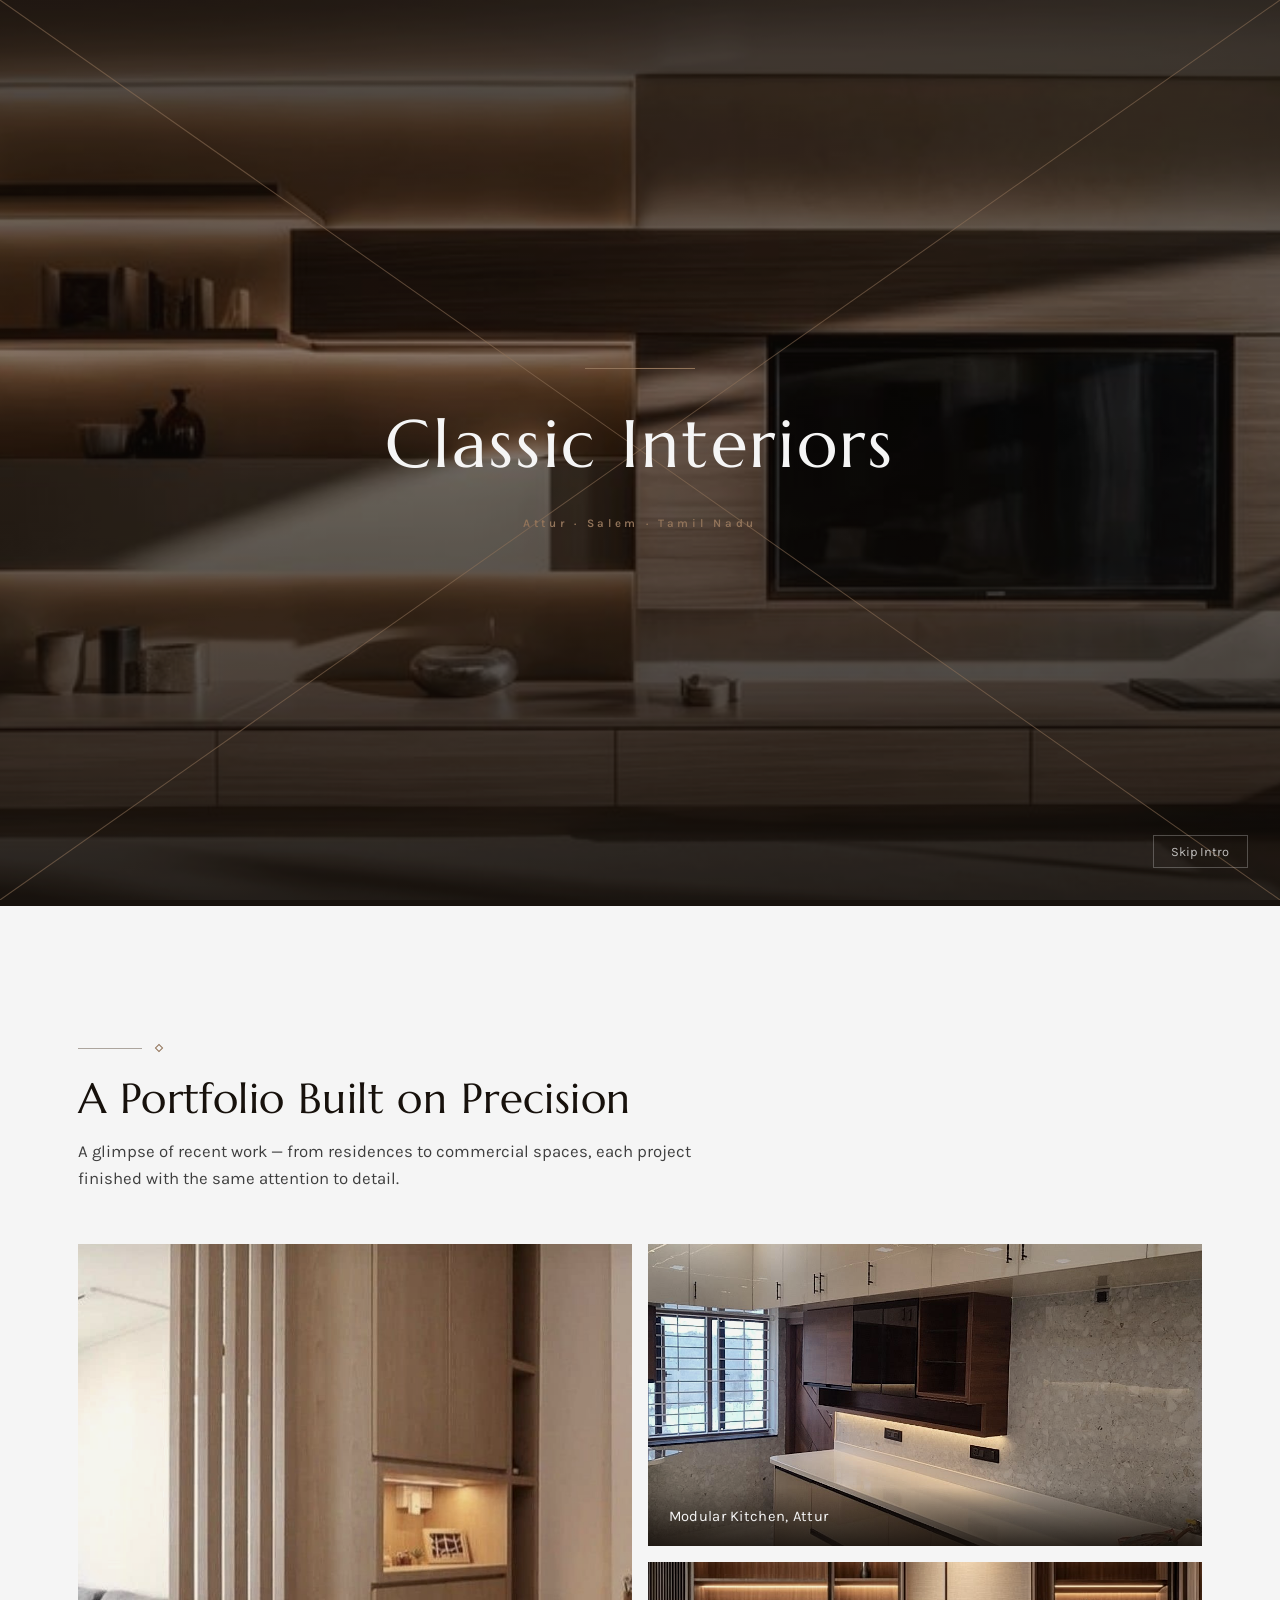
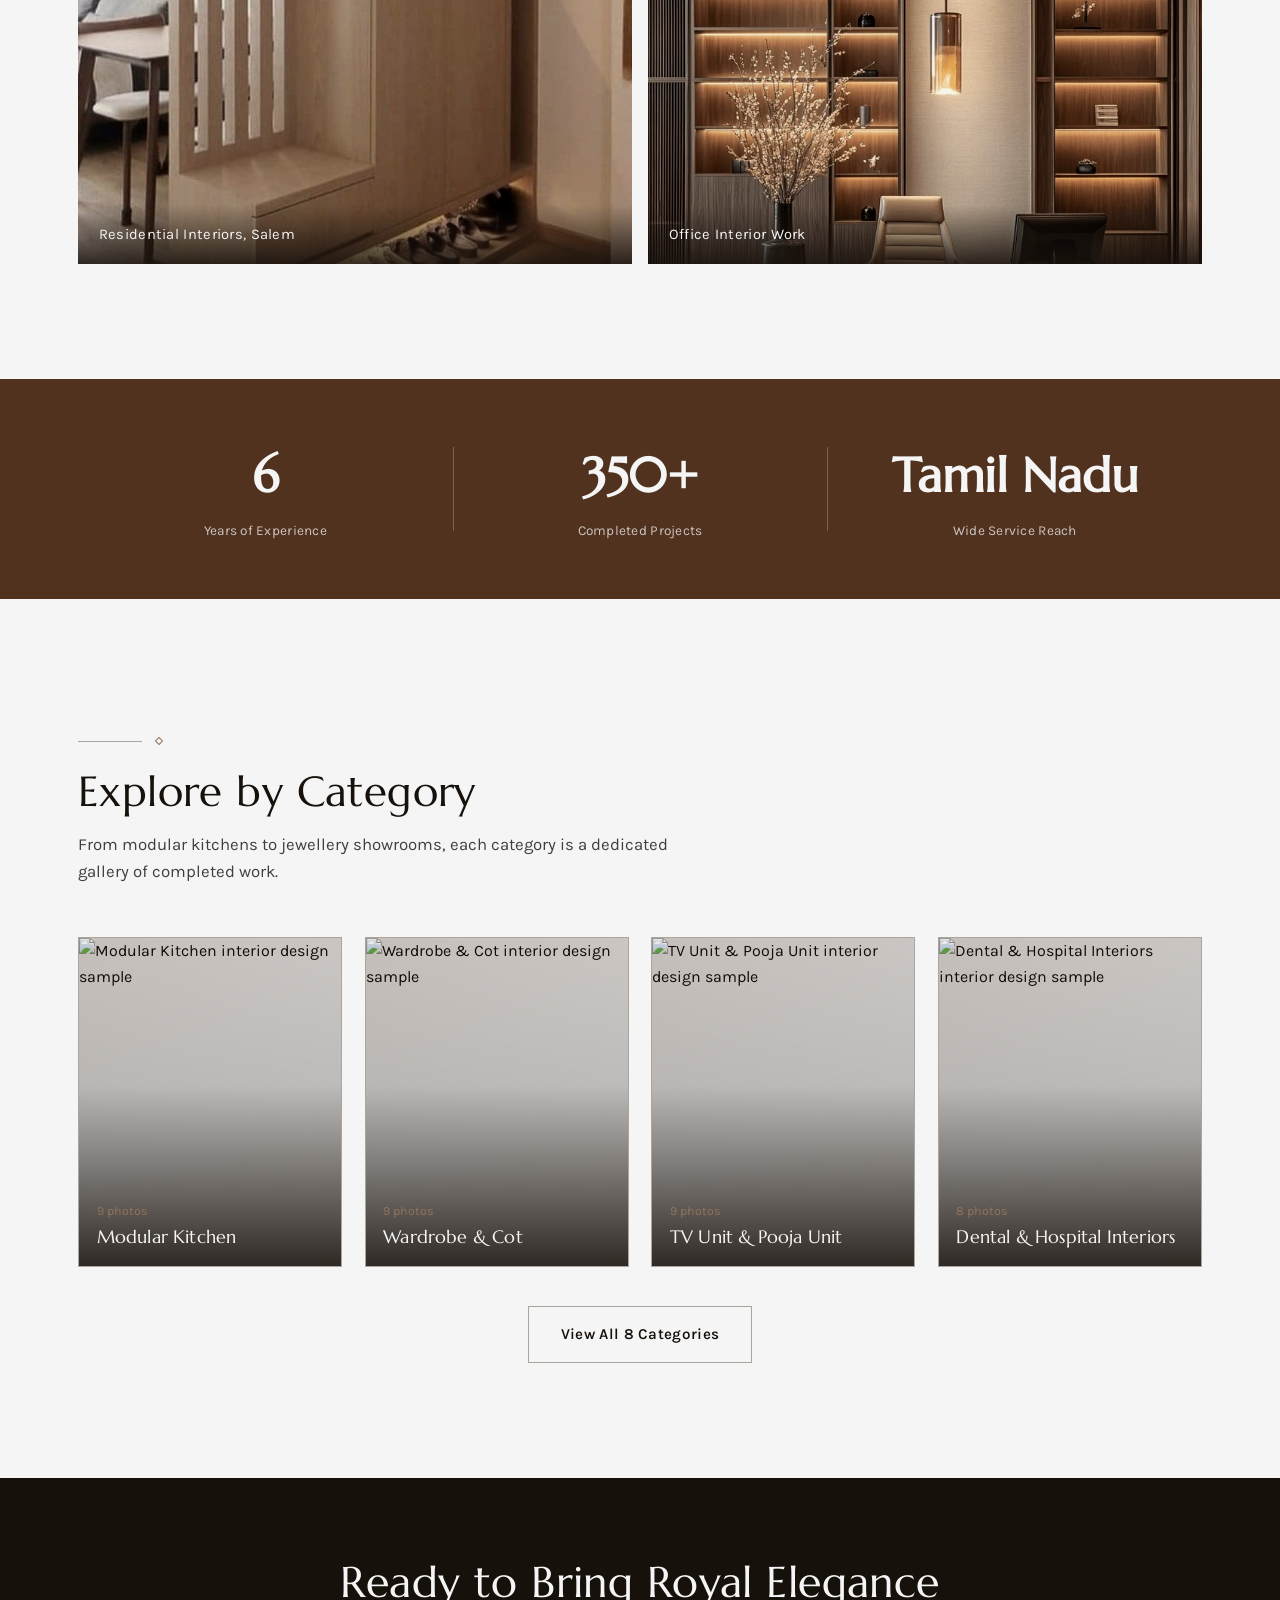
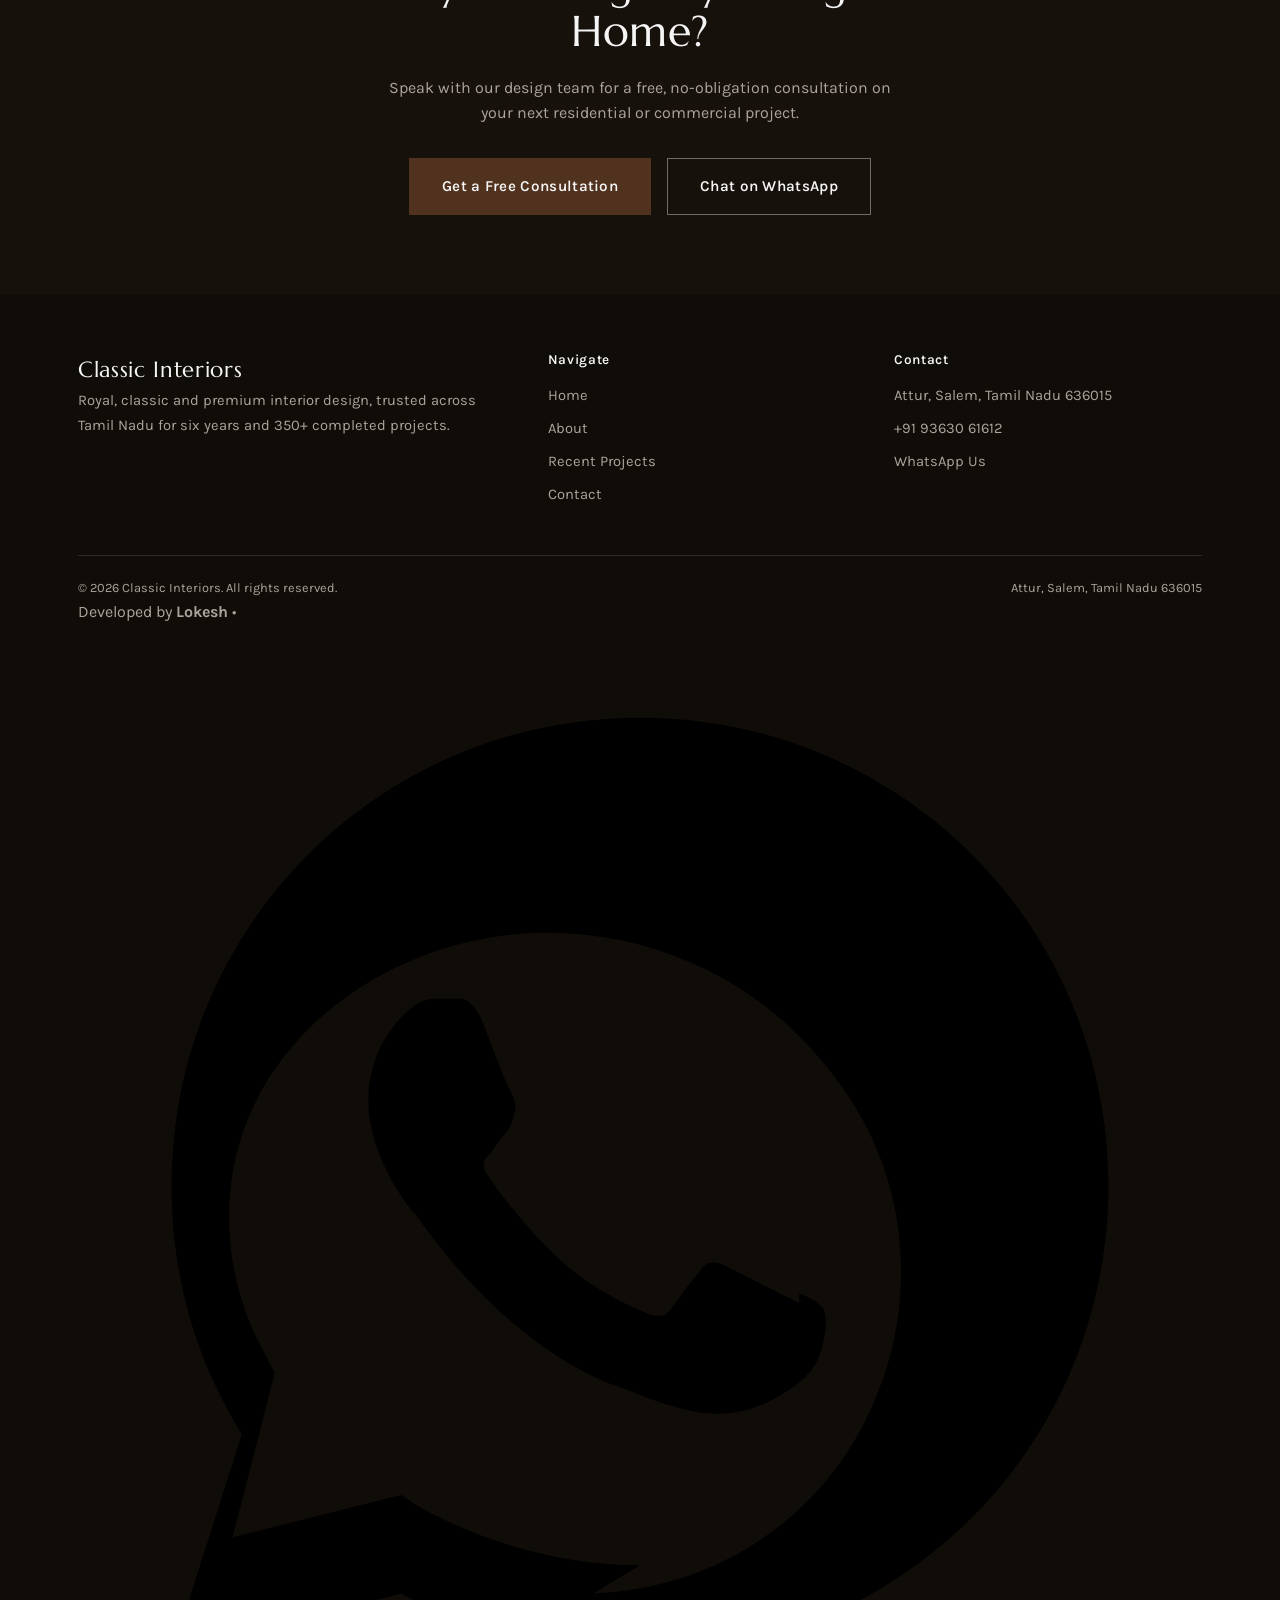
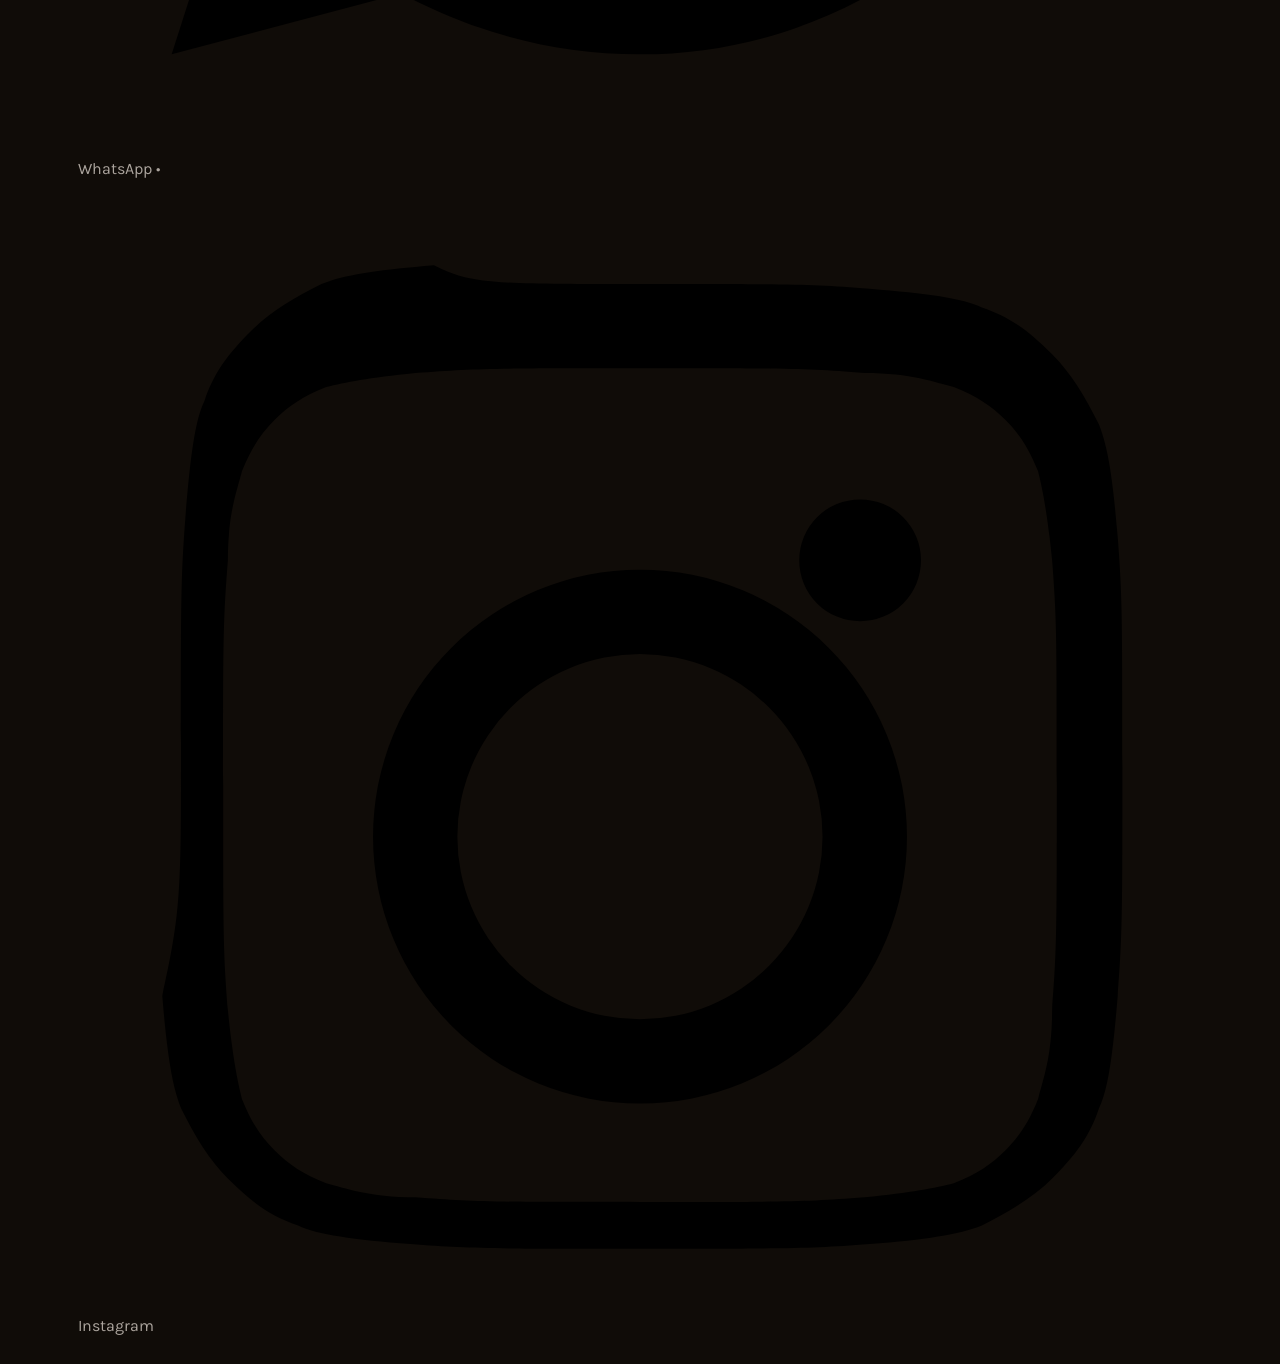
==== index.html @ 79725ba2 "Update index.html" ====
<!DOCTYPE html>
<html lang="en">
<head>
<meta charset="UTF-8">
<meta name="viewport" content="width=device-width, initial-scale=1.0">
<title>Classic Interiors — Interior Designer in Attur, Salem | Royal &amp; Classic Design</title>
<meta name="description" content="Classic Interiors is a premium interior design studio in Attur, Salem, Tamil Nadu, with 6 years of experience and 350+ completed projects — modular kitchens, wardrobes, offices, hospitals and more.">
<link rel="stylesheet" href="style.css">
</head>
<body>

<div class="intro" aria-hidden="true">
  <div class="intro__scene">
    <img src="intro.jpg" alt="" loading="eager">
  </div>
  <div class="intro__lines">
    <svg viewBox="0 0 1000 1000" preserveAspectRatio="none">
      <line x1="0" y1="0" x2="500" y2="500"></line>
      <line x1="1000" y1="0" x2="500" y2="500"></line>
      <line x1="0" y1="1000" x2="500" y2="500"></line>
      <line x1="1000" y1="1000" x2="500" y2="500"></line>
    </svg>
  </div>
  <div class="intro__content">
    <div class="intro__inner">
      <div class="flourish" id="flourish"></div>
      <span class="intro__mark" id="wordmark">Classic Interiors</span>
      <span class="intro__tagline" id="tagline">Attur &middot; Salem &middot; Tamil Nadu</span>
    </div>
  </div>
  <button class="intro__skip" type="button" id="skip-hint">Skip Intro</button>
</div>

<header class="site-header">
  <div class="container">
    <a href="index.html" class="wordmark">Classic Interiors<small>Interior Design Studio</small></a>
    <nav class="main-nav" id="main-nav">
      <a href="index.html" aria-current="page">Home</a>
      <a href="about.html">About</a>
      <a href="projects.html">Recent Projects</a>
      <a href="contact.html">Contact</a>
      <a href="contact.html" class="btn btn--primary nav-cta">Get a Free Consultation</a>
    </nav>
    <button class="nav-toggle" aria-label="Toggle menu" aria-expanded="false" aria-controls="main-nav">
      <span></span><span></span><span></span>
    </button>
  </div>
</header>

<main>

  <section class="hero">
    <div class="hero__media" style="background-image:url('https://images.unsplash.com/photo-1710081808176-3e6fcdf3a22b?auto=format&fit=crop&q=75&w=2200');"></div>
    <div class="container">
      <div class="hero__content">
        <span class="hero__eyebrow">Attur &middot; Salem &middot; Tamil Nadu</span>
        <h1>Timeless Interiors, Crafted with Excellence</h1>
        <p>Six years of dedicated craftsmanship and 350+ completed projects across Tamil Nadu — Classic Interiors brings a royal, quality-first approach to every home, office and commercial space we design.</p>
        <div class="hero__actions">
          <a href="projects.html" class="btn btn--primary">View Our Work</a>
          <a href="contact.html" class="btn btn--on-dark">Get a Free Consultation</a>
        </div>
      </div>
    </div>
  </section>

  <section class="section">
    <div class="container">
      <div class="section-head">
        <div class="ornament ornament--left"><span></span></div>
        <h2>A Portfolio Built on Precision</h2>
        <p>A glimpse of recent work — from residences to commercial spaces, each project finished with the same attention to detail.</p>
      </div>
      <div class="bento">
        <a class="b1 photo-treat" href="projects.html#residential-interiors">
          <img src="r1.jpg" alt="Residential living room interior design" loading="lazy" width="1200" height="1400">
          <span class="bento__cap">Residential Interiors, Salem</span>
        </a>
        <a class="b2 photo-treat" href="projects.html#modular-kitchen">
          <img src="k1.jpg" alt="Modular kitchen interior design" loading="lazy" width="1200" height="700">
          <span class="bento__cap">Modular Kitchen, Attur</span>
        </a>
        <a class="b3 photo-treat" href="projects.html#office-interior-work">
          <img src="o0.jpg" alt="Office interior design" loading="lazy" width="1200" height="700">
          <span class="bento__cap">Office Interior Work</span>
        </a>
      </div>
    </div>
  </section>

  <section class="stats">
    <div class="container">
      <div class="stat">
        <strong>6</strong>
        <span>Years of Experience</span>
      </div>
      <div class="stat">
        <strong>350+</strong>
        <span>Completed Projects</span>
      </div>
      <div class="stat">
        <strong>Tamil Nadu</strong>
        <span>Wide Service Reach</span>
      </div>
    </div>
  </section>

  <section class="section">
    <div class="container">
      <div class="section-head">
        <div class="ornament ornament--left"><span></span></div>
        <h2>Explore by Category</h2>
        <p>From modular kitchens to jewellery showrooms, each category is a dedicated gallery of completed work.</p>
      </div>
      <div class="cat-grid" data-category-preview></div>
      <div class="view-all-row">
        <a href="projects.html" class="btn btn--ghost">View All 8 Categories</a>
      </div>
    </div>
  </section>

  <section class="cta-band">
    <div class="container">
      <h2>Ready to Bring Royal Elegance Home?</h2>
      <p>Speak with our design team for a free, no-obligation consultation on your next residential or commercial project.</p>
      <div class="hero__actions">
        <a href="contact.html" class="btn btn--primary">Get a Free Consultation</a>
        <a href="https://wa.me/919345894255" class="btn btn--on-dark" target="_blank" rel="noopener">Chat on WhatsApp</a>
      </div>
    </div>
  </section>

</main>

<footer class="site-footer">
  <div class="container">
    <div class="footer-grid">
      <div>
        <span class="wordmark">Classic Interiors</span>
        <p>Royal, classic and premium interior design, trusted across Tamil Nadu for six years and 350+ completed projects.</p>
      </div>
      <div>
        <h4>Navigate</h4>
        <ul class="footer-links">
          <li><a href="index.html">Home</a></li>
          <li><a href="about.html">About</a></li>
          <li><a href="projects.html">Recent Projects</a></li>
          <li><a href="contact.html">Contact</a></li>
        </ul>
      </div>
      <div>
        <h4>Contact</h4>
        <ul class="footer-links">
          <li>Attur, Salem, Tamil Nadu 636015</li>
          <li><a href="tel:+919363061612">+91 93630 61612</a></li>
          <li><a href="https://wa.me/919345894255" target="_blank" rel="noopener">WhatsApp Us</a></li>
        </ul>
      </div>
    </div>
    <div class="footer-bottom">
      <span>&copy; 2026 Classic Interiors. All rights reserved.</span>
      <span>Attur, Salem, Tamil Nadu 636015</span>
    </div>
    <div class="footer-credit">
      <span>Developed by <strong>Lokesh</strong></span>
      <span class="dot">&bull;</span>
      <a class="footer-credit__link" href="https://wa.me/919345894255" target="_blank" rel="noopener">
        <svg viewBox="0 0 24 24" aria-hidden="true"><path d="M12 2C6.5 2 2 6.4 2 12c0 1.9.5 3.7 1.5 5.3L2 22l4.9-1.3c1.5.8 3.2 1.3 5.1 1.3 5.5 0 10-4.4 10-10S17.5 2 12 2zm0 18.1c-1.7 0-3.4-.5-4.8-1.3l-.3-.2-3.6.9.9-3.5-.2-.4C3.2 14.2 2.8 12 3.9 10 5 8 7.3 6.7 9.7 6.6c2.5-.1 4.9 1 6.4 3 1.6 2 1.9 4.7.9 7-1 2.4-3.3 4-6 4.1zm3.4-5.6c-.2-.1-1.4-.7-1.6-.8-.2-.1-.4-.1-.5.1-.2.2-.6.8-.7.9-.1.1-.3.1-.5 0-.7-.3-1.4-.7-2-1.3-.5-.5-1-1.1-1.4-1.7-.1-.2 0-.3.1-.4.1-.1.2-.3.3-.4.1-.1.2-.3.2-.4.1-.2 0-.3 0-.4-.1-.1-.5-1.2-.7-1.7-.2-.4-.4-.4-.5-.4h-.5c-.2 0-.4.1-.6.3-.2.2-.8.8-.8 1.9s.8 2.2 1 2.4c.1.1 1.7 2.6 4.1 3.6.6.2 1 .4 1.4.5.6.2 1.1.2 1.5.1.5-.1 1.4-.6 1.6-1.1.2-.5.2-1 .1-1.1-.1-.1-.2-.2-.5-.3z"/></svg>
        WhatsApp
      </a>
      <span class="dot">&bull;</span>
      <a class="footer-credit__link" href="https://instagram.com/codeto_client" target="_blank" rel="noopener">
        <svg viewBox="0 0 24 24" aria-hidden="true"><path d="M12 2.2c3.2 0 3.6 0 4.9.1 1.2.1 2 .2 2.4.4.6.2 1 .5 1.5 1 .4.4.7.9 1 1.5.2.5.3 1.2.4 2.4.1 1.3.1 1.7.1 4.9s0 3.6-.1 4.9c-.1 1.2-.2 2-.4 2.4-.2.6-.5 1-1 1.5-.4.4-.9.7-1.5 1-.5.2-1.2.3-2.4.4-1.3.1-1.7.1-4.9.1s-3.6 0-4.9-.1c-1.2-.1-2-.2-2.4-.4-.6-.2-1-.5-1.5-1-.4-.4-.7-.9-1-1.5-.2-.5-.3-1.2-.4-2.4C2.2 15.6 2.2 15.2 2.2 12s0-3.6.1-4.9c.1-1.2.2-2 .4-2.4.2-.6.5-1 1-1.5.4-.4.9-.7 1.5-1 .5-.2 1.2-.3 2.4-.4C8.4 2.2 8.8 2.2 12 2.2zm0 1.8c-3.2 0-3.5 0-4.8.1-1 .1-1.5.2-1.9.3-.5.2-.8.4-1.1.7-.3.3-.5.6-.7 1.1-.1.4-.3.9-.3 1.9-.1 1.3-.1 1.6-.1 4.8s0 3.5.1 4.8c.1 1 .2 1.5.3 1.9.2.5.4.8.7 1.1.3.3.6.5 1.1.7.4.1.9.3 1.9.3 1.3.1 1.6.1 4.8.1s3.5 0 4.8-.1c1-.1 1.5-.2 1.9-.3.5-.2.8-.4 1.1-.7.3-.3.5-.6.7-1.1.1-.4.3-.9.3-1.9.1-1.3.1-1.6.1-4.8s0-3.5-.1-4.8c-.1-1-.2-1.5-.3-1.9-.2-.5-.4-.8-.7-1.1-.3-.3-.6-.5-1.1-.7-.4-.1-.9-.3-1.9-.3-1.3-.1-1.6-.1-4.8-.1zm0 4.3a5.7 5.7 0 1 1 0 11.4 5.7 5.7 0 0 1 0-11.4zm0 1.8a3.9 3.9 0 1 0 0 7.8 3.9 3.9 0 0 0 0-7.8zm6-2a1.3 1.3 0 1 1-2.6 0 1.3 1.3 0 0 1 2.6 0z"/></svg>
        Instagram
      </a>
    </div>
  </div>
</footer>

<script src="main.js"></script>
</body>
</html>
---- style.css ----
/* ==========================================================================
   Classic Interiors — Design Tokens
   ========================================================================== */

@import url('https://fonts.googleapis.com/css2?family=Marcellus&family=Karla:wght@400;500;600;700&display=swap');

:root{
  /* palette */
  --espresso: #17110C;
  --white: #F5F5F5;
  --charcoal: #3F3F3F;
  --walnut: #50321F;
  --brown: #654934;
  --stone: #ACA59E;
  --tan: #92745A;

  /* type */
  --font-display: 'Marcellus', 'Iowan Old Style', Georgia, serif;
  --font-body: 'Karla', -apple-system, BlinkMacSystemFont, 'Segoe UI', sans-serif;

  /* spacing rhythm */
  --gutter: clamp(1.25rem, 4vw, 3rem);
  --section-pad: clamp(3.5rem, 9vw, 7.5rem);

  /* motion */
  --ease: cubic-bezier(.22,.61,.36,1);
}

*, *::before, *::after{ box-sizing: border-box; }

html{ scroll-behavior: smooth; }

body{
  margin: 0;
  background: var(--white);
  color: var(--espresso);
  font-family: var(--font-body);
  font-size: 16px;
  line-height: 1.6;
  -webkit-font-smoothing: antialiased;
}

@media (prefers-reduced-motion: reduce){
  html{ scroll-behavior: auto; }
  *, *::before, *::after{
    animation-duration: 0.001ms !important;
    animation-iteration-count: 1 !important;
    transition-duration: 0.001ms !important;
    scroll-behavior: auto !important;
  }
}

img{ max-width: 100%; display: block; }

/* Unifying "royal" photo treatment — brings photos from different sources
   into one warm, slightly desaturated tonal family instead of looking like
   assorted stock images. */
.photo-treat{
  position: relative;
  overflow: hidden;
}
.photo-treat img{
  filter: sepia(12%) saturate(88%) brightness(0.94) contrast(1.05);
}
.photo-treat::before{
  content: '';
  position: absolute; inset: 0;
  background: linear-gradient(160deg, rgba(80,50,31,.22), rgba(23,17,12,.12) 55%, rgba(101,73,52,.16));
  mix-blend-mode: multiply;
  pointer-events: none;
}
.photo-treat.flip img{ transform: scaleX(-1); }

a{ color: inherit; text-decoration: none; }

h1,h2,h3,h4{
  font-family: var(--font-display);
  font-weight: 400;
  line-height: 1.15;
  margin: 0;
  letter-spacing: .01em;
}

p{ margin: 0; }

ul{ margin: 0; padding: 0; list-style: none; }

button{ font-family: inherit; cursor: pointer; }

.container{
  max-width: 1220px;
  margin: 0 auto;
  padding-left: var(--gutter);
  padding-right: var(--gutter);
}

.visually-hidden{
  position: absolute; width: 1px; height: 1px;
  padding: 0; margin: -1px; overflow: hidden;
  clip: rect(0,0,0,0); white-space: nowrap; border: 0;
}

:focus-visible{
  outline: 2px solid var(--tan);
  outline-offset: 3px;
}

/* ==========================================================================
   Ornamental rule — a recurring motif instead of generic dividers
   ========================================================================== */

.ornament{
  display: flex;
  align-items: center;
  justify-content: center;
  gap: .9rem;
  margin: 1.5rem 0;
}
.ornament::before, .ornament::after{
  content: '';
  height: 1px;
  width: clamp(28px, 6vw, 64px);
  background: var(--stone);
}
.ornament span{
  width: 6px; height: 6px;
  border: 1px solid var(--tan);
  transform: rotate(45deg);
  flex-shrink: 0;
}
.ornament--left{ justify-content: flex-start; }
.ornament--left::after{ display: none; }

/* ==========================================================================
   Buttons
   ========================================================================== */

.btn{
  display: inline-flex;
  align-items: center;
  gap: .6rem;
  padding: .95rem 2rem;
  border: 1px solid transparent;
  font-family: var(--font-body);
  font-weight: 600;
  font-size: .95rem;
  letter-spacing: .02em;
  transition: background-color .35s var(--ease), color .35s var(--ease), border-color .35s var(--ease);
}

.btn--primary{
  background: var(--walnut);
  color: var(--white);
}
.btn--primary:hover, .btn--primary:focus-visible{
  background: var(--brown);
}

.btn--ghost{
  background: transparent;
  border-color: var(--stone);
  color: var(--espresso);
}
.btn--ghost:hover, .btn--ghost:focus-visible{
  border-color: var(--tan);
  color: var(--walnut);
}

.btn--on-dark{
  border-color: rgba(245,245,245,.4);
  color: var(--white);
}
.btn--on-dark:hover, .btn--on-dark:focus-visible{
  border-color: var(--tan);
  background: rgba(245,245,245,.06);
}

/* ==========================================================================
   Header / Nav
   ========================================================================== */

.site-header{
  position: fixed;
  top: 0; left: 0; right: 0;
  z-index: 500;
  background: rgba(23,17,12,.92);
  backdrop-filter: blur(6px);
  border-bottom: 1px solid rgba(172,165,158,.18);
}

.site-header .container{
  display: flex;
  align-items: center;
  justify-content: space-between;
  height: 78px;
}

.wordmark{
  font-family: var(--font-display);
  font-size: 1.4rem;
  color: var(--white);
  letter-spacing: .03em;
  white-space: nowrap;
}
.wordmark small{
  display: block;
  font-family: var(--font-body);
  font-size: .55rem;
  letter-spacing: .28em;
  color: var(--tan);
  font-weight: 600;
  margin-top: 2px;
}

.main-nav{
  display: flex;
  align-items: center;
  gap: 2.4rem;
}
.main-nav a{
  color: var(--white);
  font-size: .93rem;
  font-weight: 500;
  position: relative;
  padding: .3rem 0;
}
.main-nav a::after{
  content: '';
  position: absolute;
  left: 0; right: 100%;
  bottom: -2px;
  height: 1px;
  background: var(--tan);
  transition: right .3s var(--ease);
}
.main-nav a:hover::after,
.main-nav a[aria-current="page"]::after{ right: 0; }
.main-nav a[aria-current="page"]{ color: var(--tan); }

.nav-cta{
  margin-left: .5rem;
}

.nav-toggle{
  display: none;
  flex-direction: column;
  gap: 5px;
  background: none;
  border: none;
  padding: 8px;
}
.nav-toggle span{
  width: 22px; height: 1.5px;
  background: var(--white);
  transition: transform .3s var(--ease), opacity .3s var(--ease);
}

@media (max-width: 900px){
  .main-nav{
    position: fixed;
    top: 78px; left: 0; right: 0; bottom: 0;
    background: var(--espresso);
    flex-direction: column;
    justify-content: center;
    gap: 2.2rem;
    transform: translateY(-8px);
    opacity: 0;
    pointer-events: none;
    transition: opacity .3s var(--ease), transform .3s var(--ease);
  }
  .main-nav.is-open{
    opacity: 1; transform: translateY(0); pointer-events: auto;
  }
  .main-nav a{ font-size: 1.4rem; }
  .nav-cta{ margin-left: 0; }
  .nav-toggle{ display: flex; }
  .nav-toggle[aria-expanded="true"] span:nth-child(1){ transform: translateY(6.5px) rotate(45deg); }
  .nav-toggle[aria-expanded="true"] span:nth-child(2){ opacity: 0; }
  .nav-toggle[aria-expanded="true"] span:nth-child(3){ transform: translateY(-6.5px) rotate(-45deg); }
}

body{ padding-top: 78px; }

/* ==========================================================================
   Intro animation
   ========================================================================== */

.intro{
  position: fixed;
  inset: 0;
  z-index: 2000;
  background: var(--espresso);
  overflow: hidden;
  perspective: 1400px;
  transition: opacity .8s var(--ease), visibility .8s;
}
.intro.is-hidden{
  opacity: 0;
  visibility: hidden;
  pointer-events: none;
}

/* The photo "dollies in" — starting large/blurred/far, easing to sharp
   focus — like walking through the doorway into the space. The same
   photo continues as the hero background, so the intro resolves directly
   into the page instead of just covering it. */
.intro__scene{
  position: absolute;
  inset: 0;
  transform-style: preserve-3d;
  transform: translateZ(-260px) scale(1.22);
  filter: blur(9px) brightness(.55);
  opacity: 0;
  animation: dolly-in 3.4s var(--ease) forwards;
}
.intro__scene img{
  width: 100%; height: 100%; object-fit: cover;
}
.intro__scene::after{
  content: '';
  position: absolute; inset: 0;
  background: linear-gradient(180deg, rgba(23,17,12,.75) 0%, rgba(23,17,12,.35) 45%, rgba(23,17,12,.88) 100%);
}

/* Architectural vanishing-point lines — draw on like a floor plan,
   reinforcing the "walking forward" read in true 3D space. */
.intro__lines{
  position: absolute; inset: 0;
  transform-style: preserve-3d;
}
.intro__lines svg{ position: absolute; inset: 0; width: 100%; height: 100%; }
.intro__lines line{
  stroke: var(--tan);
  stroke-width: 1;
  opacity: .55;
  stroke-dasharray: 1400;
  stroke-dashoffset: 1400;
  animation: draw-line 1.8s var(--ease) forwards;
}
.intro__lines line:nth-child(2){ animation-delay: .1s; }
.intro__lines line:nth-child(3){ animation-delay: .2s; }
.intro__lines line:nth-child(4){ animation-delay: .3s; }

.intro__content{
  position: relative;
  height: 100%;
  display: flex;
  align-items: center;
  justify-content: center;
  text-align: center;
  padding: 0 24px;
}
.intro__inner{
  transform: translateZ(40px);
}
.flourish{width:0; height:1px; background:var(--tan); margin:0 auto 22px; transition:width 1.1s var(--ease);}
.intro__inner .flourish.grow{width:110px;}
.intro__mark{
  font-family: var(--font-display);
  font-size: clamp(2.2rem, 7vw, 4.2rem);
  color: var(--white);
  letter-spacing: .04em;
  opacity: 0;
  transform: scale(.92) translateY(10px);
  transition: opacity 1.2s var(--ease), transform 1.2s var(--ease);
}
.intro__mark.in{ opacity: 1; transform: scale(1) translateY(0); }
.intro__tagline{
  display: block;
  margin-top: 16px;
  font-family: var(--font-body);
  font-size: .72rem;
  letter-spacing: .32em;
  color: var(--tan);
  font-weight: 600;
  opacity: 0;
  transition: opacity 1.2s var(--ease);
}
.intro__tagline.in{ opacity: 1; }
.intro__skip{
  position: absolute;
  bottom: 2rem;
  right: 2rem;
  z-index: 3;
  background: transparent;
  border: 1px solid rgba(245,245,245,.35);
  color: var(--white);
  padding: .5rem 1.1rem;
  font-size: .8rem;
  opacity: 0;
  transition: opacity .8s var(--ease) 1.6s, border-color .3s;
}
.intro__skip.in{ opacity: .75; }
.intro__skip:hover{ opacity: 1; border-color: var(--tan); }

@keyframes dolly-in{
  0%{ transform: translateZ(-260px) scale(1.22); filter: blur(9px) brightness(.55); opacity: 0; }
  35%{ opacity: 1; }
  100%{ transform: translateZ(0) scale(1); filter: blur(0) brightness(.8); opacity: 1; }
}
@keyframes draw-line{ to{ stroke-dashoffset: 0; } }

@media (prefers-reduced-motion: reduce){
  .intro__scene, .intro__lines line{ animation: none; opacity: 1; transform: none; filter: none; stroke-dashoffset: 0; }
}

/* ==========================================================================
   Hero
   ========================================================================== */

.hero{
  position: relative;
  min-height: 92vh;
  display: flex;
  align-items: flex-end;
  color: var(--white);
  background: var(--espresso);
}
.hero__media{
  position: absolute; inset: 0;
  background-size: cover;
  background-position: center;
}
.hero__media::after{
  content: '';
  position: absolute; inset: 0;
  background: linear-gradient(180deg, rgba(23,17,12,.55) 0%, rgba(23,17,12,.55) 40%, rgba(23,17,12,.94) 100%);
}
.hero__content{
  position: relative;
  padding-bottom: clamp(3rem, 7vw, 5.5rem);
  max-width: 780px;
}
.hero__eyebrow{
  color: var(--tan);
  font-size: .82rem;
  letter-spacing: .04em;
  margin-bottom: 1.1rem;
  display: block;
}
.hero h1{
  font-size: clamp(2.3rem, 5.6vw, 4.2rem);
  margin-bottom: 1.4rem;
}
.hero p{
  font-size: clamp(1rem, 1.6vw, 1.2rem);
  color: rgba(245,245,245,.85);
  max-width: 56ch;
  margin-bottom: 2.2rem;
}
.hero__actions{
  display: flex;
  gap: 1rem;
  flex-wrap: wrap;
}

.page-hero{
  position: relative;
  min-height: 46vh;
  display: flex;
  align-items: flex-end;
  color: var(--white);
  background: var(--espresso);
}
.page-hero .hero__content{ padding-bottom: clamp(2.5rem, 6vw, 4rem); }
.page-hero h1{ font-size: clamp(2rem, 4.6vw, 3.3rem); }

/* ==========================================================================
   Section rhythm
   ========================================================================== */

.section{ padding: var(--section-pad) 0; }
.section--dark{ background: var(--espresso); color: var(--white); }
.section--tan-bg{ background: #EFECE8; }

.section-head{
  max-width: 620px;
  margin-bottom: clamp(2rem, 5vw, 3.2rem);
}
.section-head h2{
  font-size: clamp(1.8rem, 3.6vw, 2.6rem);
}
.section-head p{
  margin-top: 1rem;
  color: var(--charcoal);
  font-size: 1.05rem;
}
.section--dark .section-head p{ color: var(--stone); }

/* ==========================================================================
   Bento showcase grid
   ========================================================================== */

.bento{
  display: grid;
  grid-template-columns: repeat(4, 1fr);
  grid-template-rows: repeat(2, minmax(180px, 1fr));
  gap: 1rem;
  height: clamp(420px, 55vw, 620px);
}
.bento a{
  position: relative;
  overflow: hidden;
  display: block;
}
.bento img{
  width: 100%; height: 100%;
  object-fit: cover;
  transition: transform .8s var(--ease);
}
.bento a:hover img{ transform: scale(1.045); }
.bento__cap{
  position: absolute;
  left: 0; right: 0; bottom: 0;
  padding: 1.1rem 1.3rem;
  background: linear-gradient(0deg, rgba(23,17,12,.85), transparent);
  color: var(--white);
  font-size: .92rem;
  letter-spacing: .02em;
}
.bento .b1{ grid-column: 1 / 3; grid-row: 1 / 3; }
.bento .b2{ grid-column: 3 / 5; grid-row: 1 / 2; }
.bento .b3{ grid-column: 3 / 5; grid-row: 2 / 3; }

@media (max-width: 760px){
  .bento{
    grid-template-columns: 1fr;
    grid-template-rows: none;
    height: auto;
  }
  .bento .b1, .bento .b2, .bento .b3{ grid-column: auto; grid-row: auto; height: 280px; }
}

/* ==========================================================================
   Stats strip
   ========================================================================== */

.stats{
  background: var(--walnut);
  color: var(--white);
  padding: clamp(2.6rem, 6vw, 3.6rem) 0;
}
.stats .container{
  display: grid;
  grid-template-columns: repeat(3, 1fr);
}
.stat{
  text-align: center;
  position: relative;
  padding: 0 1rem;
}
.stat + .stat::before{
  content: '';
  position: absolute;
  left: 0; top: 10%; bottom: 10%;
  width: 1px;
  background: rgba(245,245,245,.25);
}
.stat strong{
  display: block;
  font-family: var(--font-display);
  font-size: clamp(1.9rem, 4.2vw, 3rem);
  color: var(--white);
}
.stat span{
  display: block;
  margin-top: .4rem;
  font-size: .85rem;
  color: rgba(245,245,245,.75);
  letter-spacing: .02em;
}

@media (max-width: 640px){
  .stats .container{ grid-template-columns: 1fr; gap: 1.8rem; }
  .stat + .stat::before{ display: none; }
}

/* ==========================================================================
   Category cards (shared: home preview + gallery index)
   ========================================================================== */

.cat-grid{
  display: grid;
  grid-template-columns: repeat(4, 1fr);
  gap: 1.4rem;
}
.cat-card{
  position: relative;
  aspect-ratio: 4/5;
  overflow: hidden;
  border: 1px solid var(--stone);
  display: block;
}
.cat-card img{
  width: 100%; height: 100%;
  object-fit: cover;
  transition: transform .7s var(--ease);
}
.cat-card:hover img{ transform: scale(1.06); }
.cat-card::after{
  content:'';
  position: absolute; inset: 0;
  background: linear-gradient(0deg, rgba(23,17,12,.88) 0%, rgba(23,17,12,.15) 55%, rgba(23,17,12,.05) 100%);
}
.cat-card__label{
  position: absolute;
  left: 0; right: 0; bottom: 0;
  padding: 1.1rem 1.1rem 1.2rem;
  z-index: 1;
  color: var(--white);
}
.cat-card__label .count{
  display: block;
  font-size: .78rem;
  color: var(--tan);
  margin-bottom: .25rem;
}
.cat-card__label h3{
  font-size: 1.15rem;
}

@media (max-width: 980px){
  .cat-grid{ grid-template-columns: repeat(2, 1fr); }
}
@media (max-width: 520px){
  .cat-grid{ grid-template-columns: 1fr; }
}

.view-all-row{
  margin-top: clamp(1.6rem, 4vw, 2.4rem);
  display: flex;
  justify-content: center;
}

/* ==========================================================================
   CTA band
   ========================================================================== */

.cta-band{
  background: var(--espresso);
  color: var(--white);
  padding: clamp(3rem, 8vw, 5rem) 0;
  text-align: center;
}
.cta-band h2{
  font-size: clamp(1.8rem, 4vw, 2.7rem);
  max-width: 20ch;
  margin: 0 auto 1.1rem;
}
.cta-band p{
  color: var(--stone);
  max-width: 52ch;
  margin: 0 auto 2rem;
}
.cta-band .hero__actions{ justify-content: center; }

/* ==========================================================================
   Footer
   ========================================================================== */

.site-footer{
  background: #100C08;
  color: var(--stone);
  padding: clamp(2.6rem, 6vw, 3.6rem) 0 1.6rem;
}
.footer-grid{
  display: grid;
  grid-template-columns: 1.4fr 1fr 1fr;
  gap: 2.4rem;
  padding-bottom: 2.4rem;
  border-bottom: 1px solid rgba(172,165,158,.18);
}
.footer-grid h4{
  color: var(--white);
  font-family: var(--font-body);
  font-weight: 600;
  font-size: .85rem;
  letter-spacing: .05em;
  margin-bottom: 1rem;
}
.footer-grid .wordmark{ margin-bottom: .8rem; }
.footer-grid p{ font-size: .92rem; line-height: 1.7; }
.footer-links li{ margin-bottom: .6rem; font-size: .92rem; }
.footer-links a:hover{ color: var(--tan); }
.footer-bottom{
  display: flex;
  justify-content: space-between;
  flex-wrap: wrap;
  gap: .6rem;
  padding-top: 1.4rem;
  font-size: .8rem;
}

@media (max-width: 760px){
  .footer-grid{ grid-template-columns: 1fr; gap: 1.8rem; }
}

/* ==========================================================================
   About page
   ========================================================================== */

.split{
  display: grid;
  grid-template-columns: 1fr 1fr;
  gap: clamp(2rem, 5vw, 4.5rem);
  align-items: center;
}
.split img{ width: 100%; height: 100%; object-fit: cover; }
.split .split__media{ aspect-ratio: 4/5; overflow: hidden; }
@media (max-width: 860px){
  .split{ grid-template-columns: 1fr; }
}

.values-grid{
  display: grid;
  grid-template-columns: repeat(3, 1fr);
  gap: 1.8rem;
}
.value-card{
  border-top: 2px solid var(--tan);
  padding-top: 1.3rem;
}
.value-card h3{ font-size: 1.25rem; margin-bottom: .7rem; }
.value-card p{ color: var(--charcoal); font-size: .96rem; }
.section--dark .value-card p{ color: var(--stone); }

@media (max-width: 760px){
  .values-grid{ grid-template-columns: 1fr; gap: 1.6rem; }
}

.machinery-grid{
  display: grid;
  grid-template-columns: repeat(3, 1fr);
  gap: 1.4rem;
}
.machinery-grid figure{ margin: 0; }
.machinery-grid img{
  width: 100%; aspect-ratio: 4/3; object-fit: cover;
}
.machinery-grid figcaption{
  margin-top: .8rem;
  font-size: .88rem;
  color: var(--charcoal);
}
@media (max-width: 760px){
  .machinery-grid{ grid-template-columns: 1fr; }
}

/* ==========================================================================
   Gallery page
   ========================================================================== */

.gallery-view{
  display: none;
}
.gallery-view.is-active{ display: block; }

#category-index.is-hidden{ display: none; }

.gallery-view__head{
  display: flex;
  align-items: flex-end;
  justify-content: space-between;
  flex-wrap: wrap;
  gap: 1rem;
  margin-bottom: 2rem;
}
.back-link{
  display: inline-flex;
  align-items: center;
  gap: .5rem;
  font-size: .92rem;
  color: var(--walnut);
  font-weight: 600;
  margin-bottom: 1.4rem;
}
.back-link:hover{ color: var(--tan); }

.photo-grid{
  display: grid;
  grid-template-columns: repeat(3, 1fr);
  gap: 1rem;
}
.photo-grid button{
  padding: 0; border: none; background: none;
  overflow: hidden;
  aspect-ratio: 4/3;
}
.photo-grid img{
  width: 100%; height: 100%; object-fit: cover;
  transition: transform .5s var(--ease);
}
.photo-grid button:hover img{ transform: scale(1.05); }

@media (max-width: 860px){
  .photo-grid{ grid-template-columns: repeat(2, 1fr); }
}
@media (max-width: 480px){
  .photo-grid{ grid-template-columns: 1fr; }
}

.lightbox{
  position: fixed; inset: 0;
  background: rgba(16,12,8,.94);
  z-index: 1500;
  display: none;
  align-items: center;
  justify-content: center;
  padding: 2rem;
}
.lightbox.is-open{ display: flex; }
.lightbox img{
  max-width: min(90vw, 1000px);
  max-height: 82vh;
  object-fit: contain;
}
.lightbox__close, .lightbox__prev, .lightbox__next{
  position: absolute;
  background: transparent;
  border: 1px solid rgba(245,245,245,.4);
  color: var(--white);
  width: 44px; height: 44px;
  font-size: 1.1rem;
  display: flex; align-items: center; justify-content: center;
}
.lightbox__close{ top: 1.4rem; right: 1.4rem; }
.lightbox__prev{ left: 1.4rem; top: 50%; transform: translateY(-50%); }
.lightbox__next{ right: 1.4rem; top: 50%; transform: translateY(-50%); }
.lightbox__close:hover, .lightbox__prev:hover, .lightbox__next:hover{ border-color: var(--tan); }
.lightbox__counter{
  position: absolute; bottom: 1.4rem; left: 50%; transform: translateX(-50%);
  color: var(--stone); font-size: .85rem; letter-spacing: .05em;
}

/* ==========================================================================
   Contact page
   ========================================================================== */

.contact-grid{
  display: grid;
  grid-template-columns: 1fr 1.1fr;
  gap: clamp(2rem, 5vw, 4rem);
}
@media (max-width: 900px){
  .contact-grid{ grid-template-columns: 1fr; }
}

.info-list{ margin-top: 1.6rem; }
.info-list li{
  display: flex;
  gap: 1rem;
  padding: 1rem 0;
  border-top: 1px solid var(--stone);
  font-size: .96rem;
}
.info-list li:last-child{ border-bottom: 1px solid var(--stone); }
.info-list .label{
  color: var(--tan);
  font-weight: 600;
  min-width: 92px;
  flex-shrink: 0;
}

.map-frame{
  margin-top: 1.8rem;
  aspect-ratio: 16/10;
  border: 1px solid var(--stone);
  overflow: hidden;
}
.map-frame iframe{ width: 100%; height: 100%; border: 0; }

.form-card{
  background: var(--white);
  border: 1px solid var(--stone);
  padding: clamp(1.6rem, 4vw, 2.4rem);
}
.field{ margin-bottom: 1.3rem; }
.field label{
  display: block;
  font-size: .85rem;
  font-weight: 600;
  color: var(--charcoal);
  margin-bottom: .5rem;
}
.field input, .field select, .field textarea{
  width: 100%;
  border: 1px solid var(--stone);
  background: var(--white);
  padding: .8rem .9rem;
  font-family: var(--font-body);
  font-size: .95rem;
  color: var(--espresso);
}
.field input:focus, .field select:focus, .field textarea:focus{
  outline: none;
  border-color: var(--tan);
}
.field textarea{ min-height: 120px; resize: vertical; }

.form-note{
  margin-top: 1rem;
  font-size: .85rem;
  color: var(--charcoal);
  display: none;
}
.form-note.is-visible{ display: block; }

.hours-table{ margin-top: 1rem; }
.hours-table li{
  display: flex;
  justify-content: space-between;
  padding: .55rem 0;
  border-top: 1px solid rgba(172,165,158,.35);
  font-size: .92rem;
}
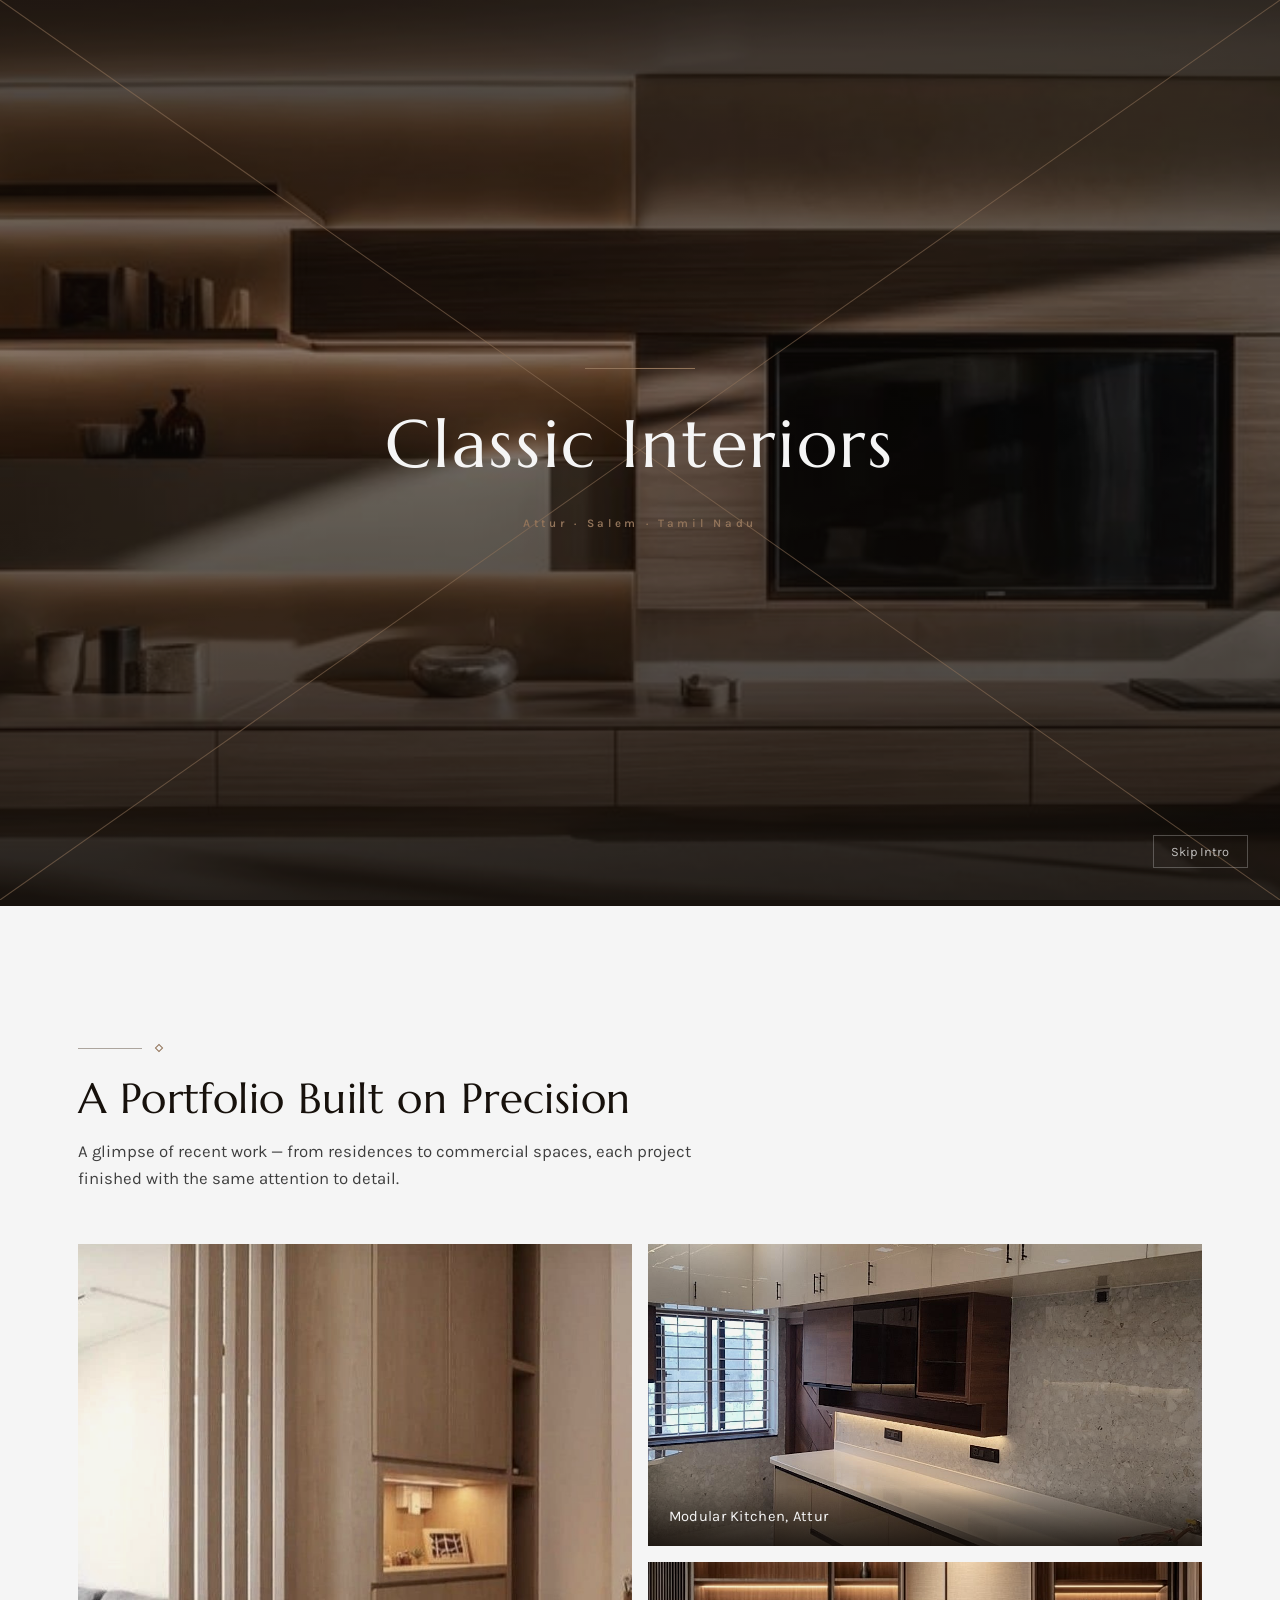
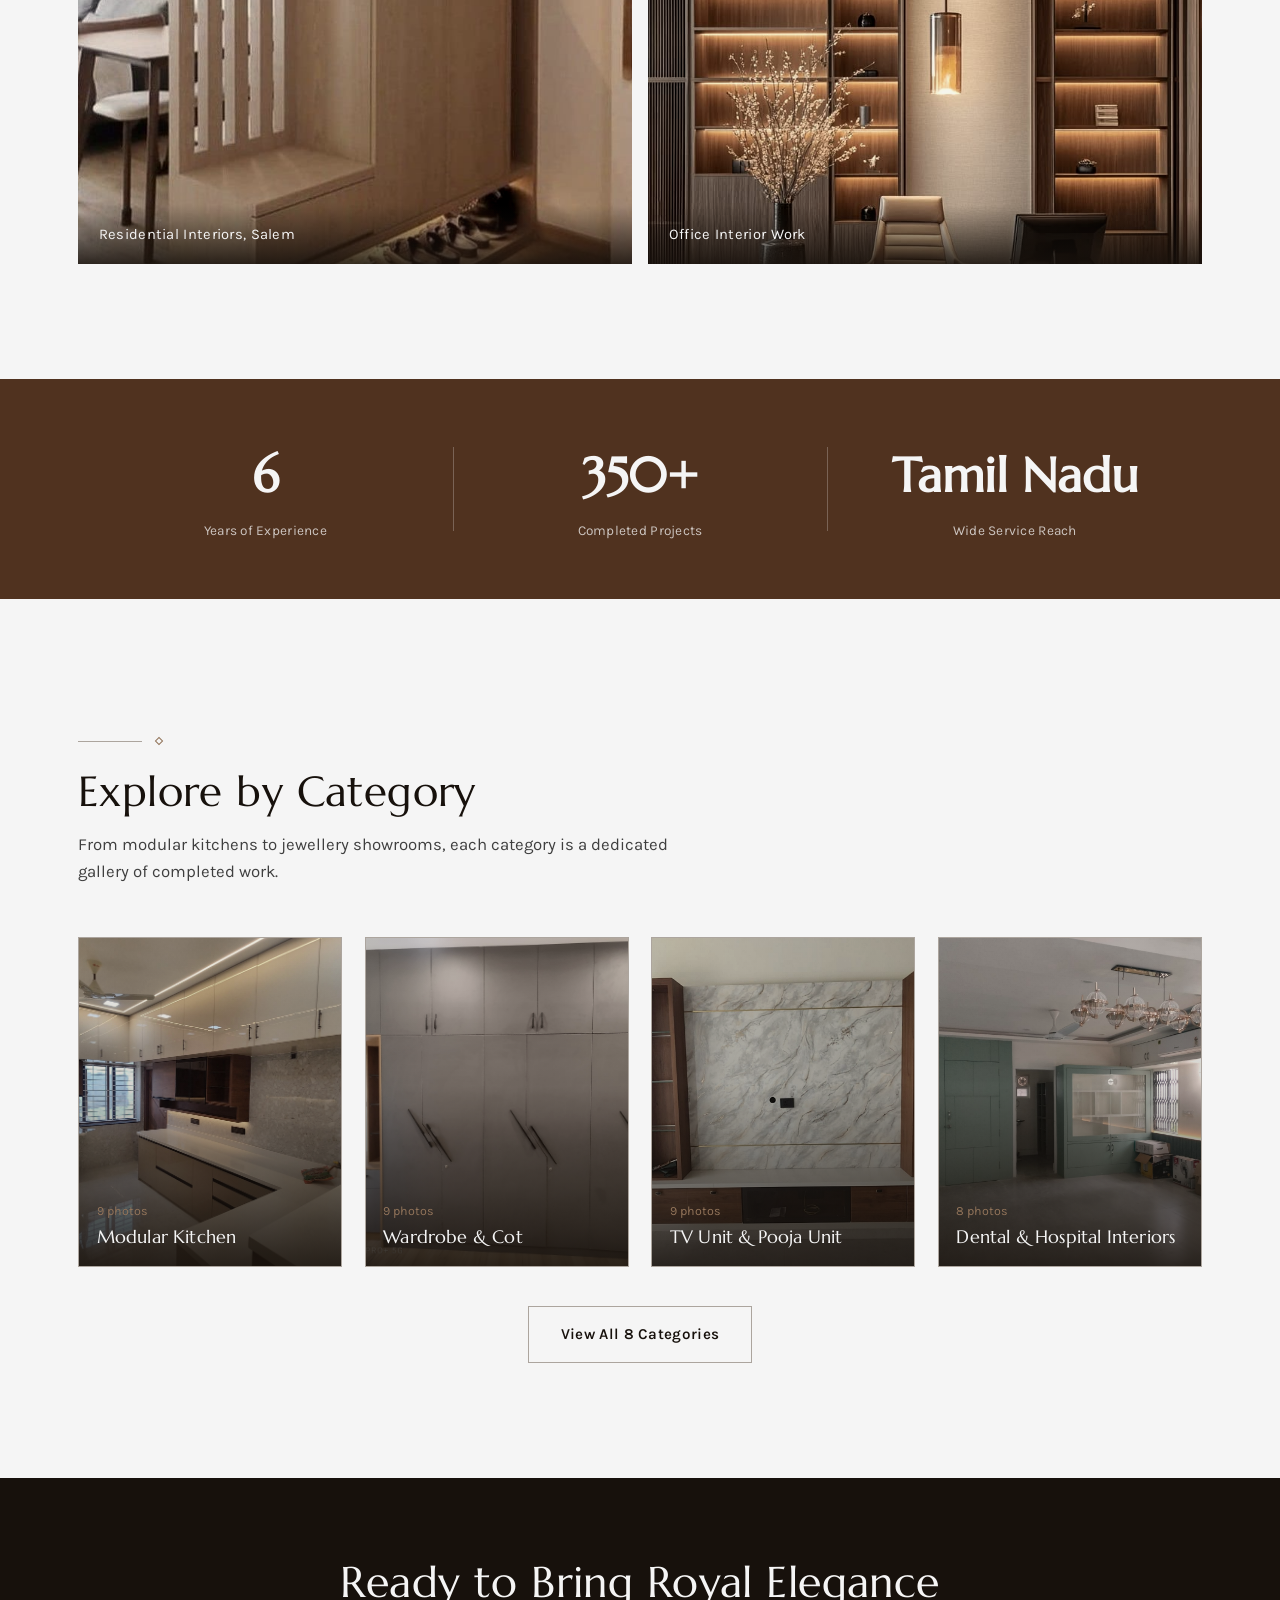
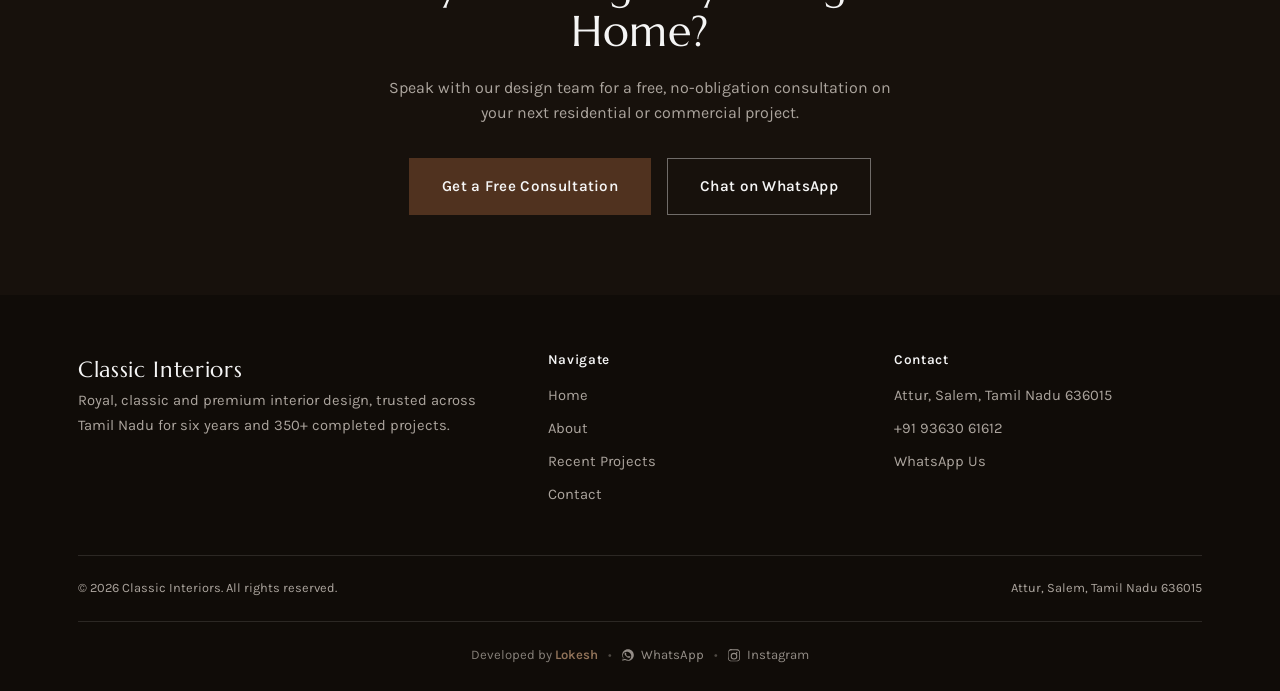
==== commit 97bb4440: "Add favicon link to index.html Added a favicon link to the HTML head section." ====
--- a/index.html
+++ b/index.html
@@ -6,6 +6,7 @@
 <title>Classic Interiors — Interior Designer in Attur, Salem | Royal &amp; Classic Design</title>
 <meta name="description" content="Classic Interiors is a premium interior design studio in Attur, Salem, Tamil Nadu, with 6 years of experience and 350+ completed projects — modular kitchens, wardrobes, offices, hospitals and more.">
 <link rel="stylesheet" href="style.css">
+  <link rel="icon" type="image/png" href="/favicon.png">
 </head>
 <body>
 
--- a/style.css
+++ b/style.css
@@ -691,6 +691,32 @@
   font-size: .8rem;
 }
 
+.footer-credit{
+  display: flex;
+  align-items: center;
+  justify-content: center;
+  flex-wrap: wrap;
+  gap: .6rem;
+  padding-top: 1.4rem;
+  margin-top: 1.4rem;
+  border-top: 1px solid rgba(172,165,158,.18);
+  font-size: .82rem;
+  color: rgba(172,165,158,.75);
+}
+.footer-credit a{
+  color: rgba(172,165,158,.85);
+  transition: color .2s ease;
+}
+.footer-credit strong{ color: var(--tan); font-weight: 600; }
+.footer-credit a:hover{ color: var(--tan); }
+.footer-credit .dot{ color: rgba(172,165,158,.4); }
+.footer-credit__link{
+  display: inline-flex;
+  align-items: center;
+  gap: .35rem;
+}
+.footer-credit__link svg{ width: 14px; height: 14px; fill: currentColor; }
+
 @media (max-width: 760px){
   .footer-grid{ grid-template-columns: 1fr; gap: 1.8rem; }
 }
@@ -905,6 +931,16 @@
 }
 .form-note.is-visible{ display: block; }
 
+.form-meeting-note{
+  margin-top: .8rem;
+  padding: .75rem .9rem;
+  background: rgba(146,116,90,.1);
+  border-left: 3px solid var(--tan);
+  font-size: .88rem;
+  line-height: 1.6;
+  color: var(--charcoal);
+}
+
 .hours-table{ margin-top: 1rem; }
 .hours-table li{
   display: flex;
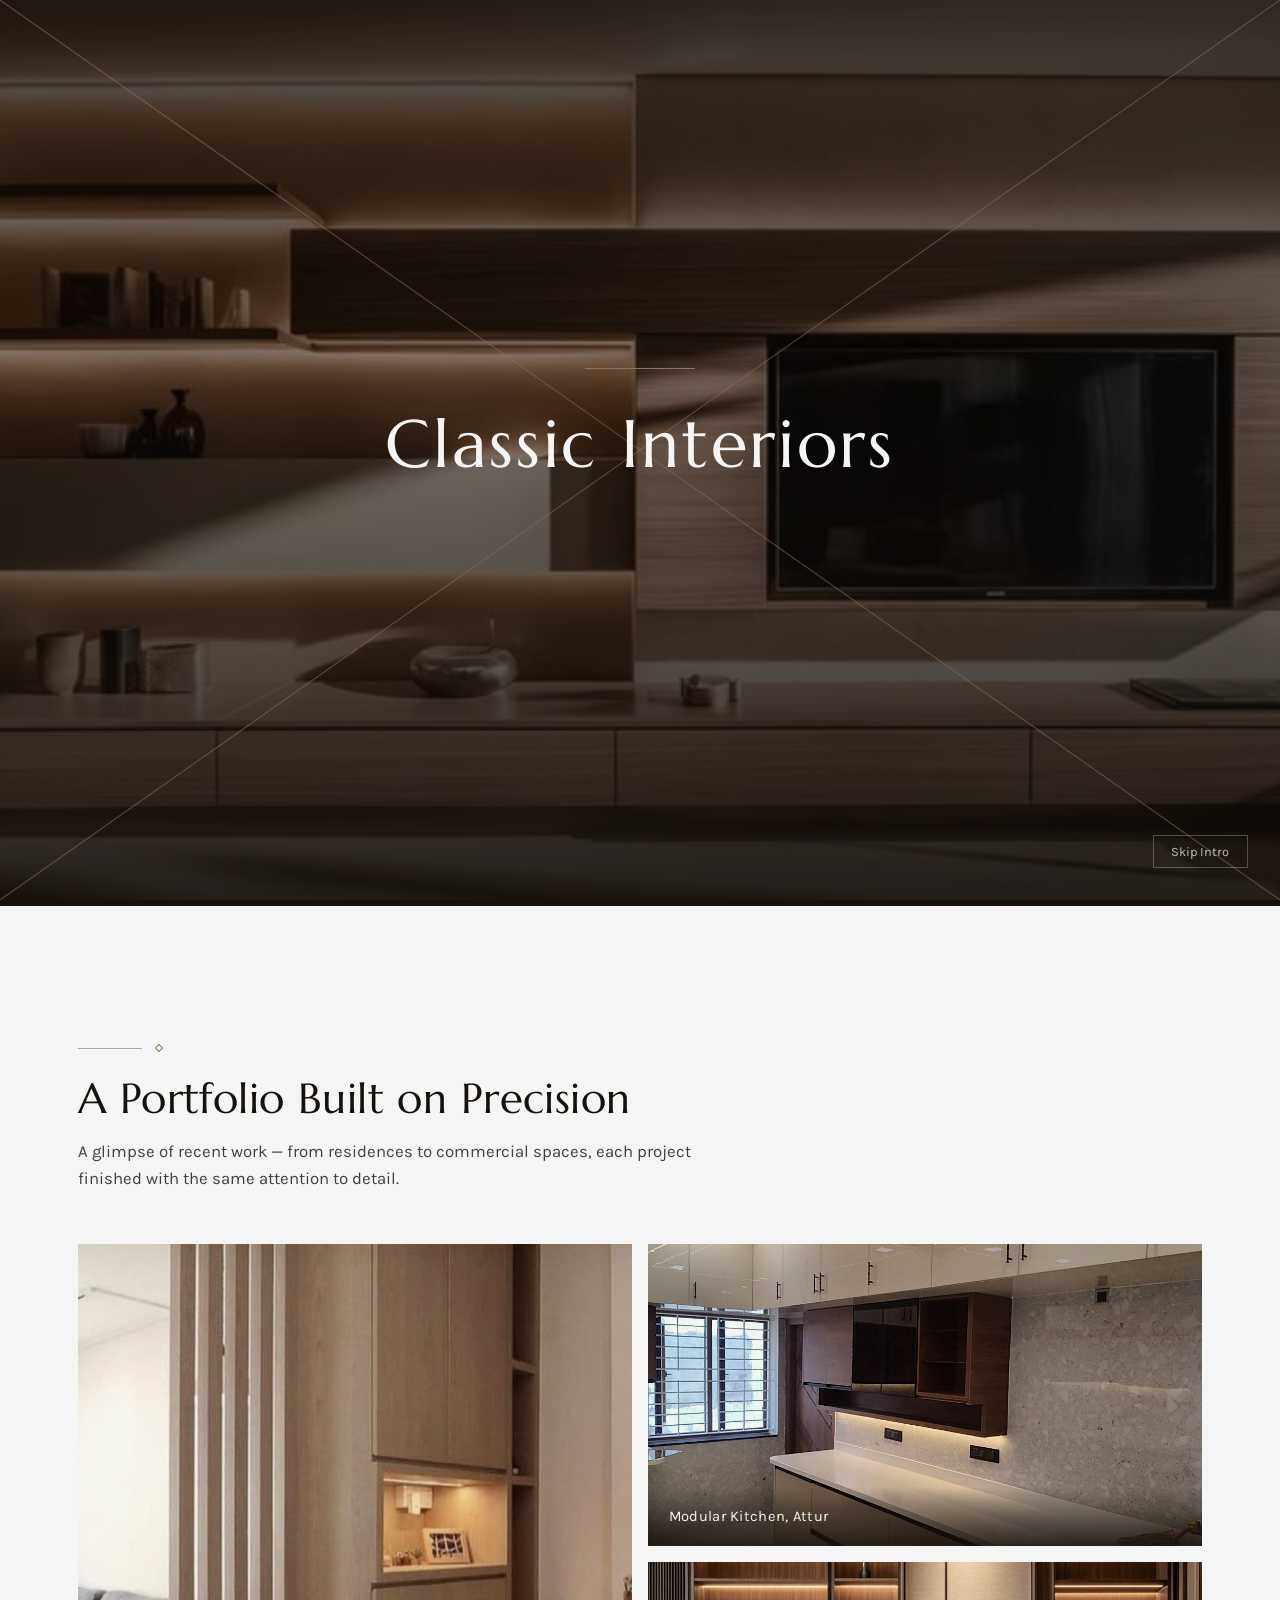
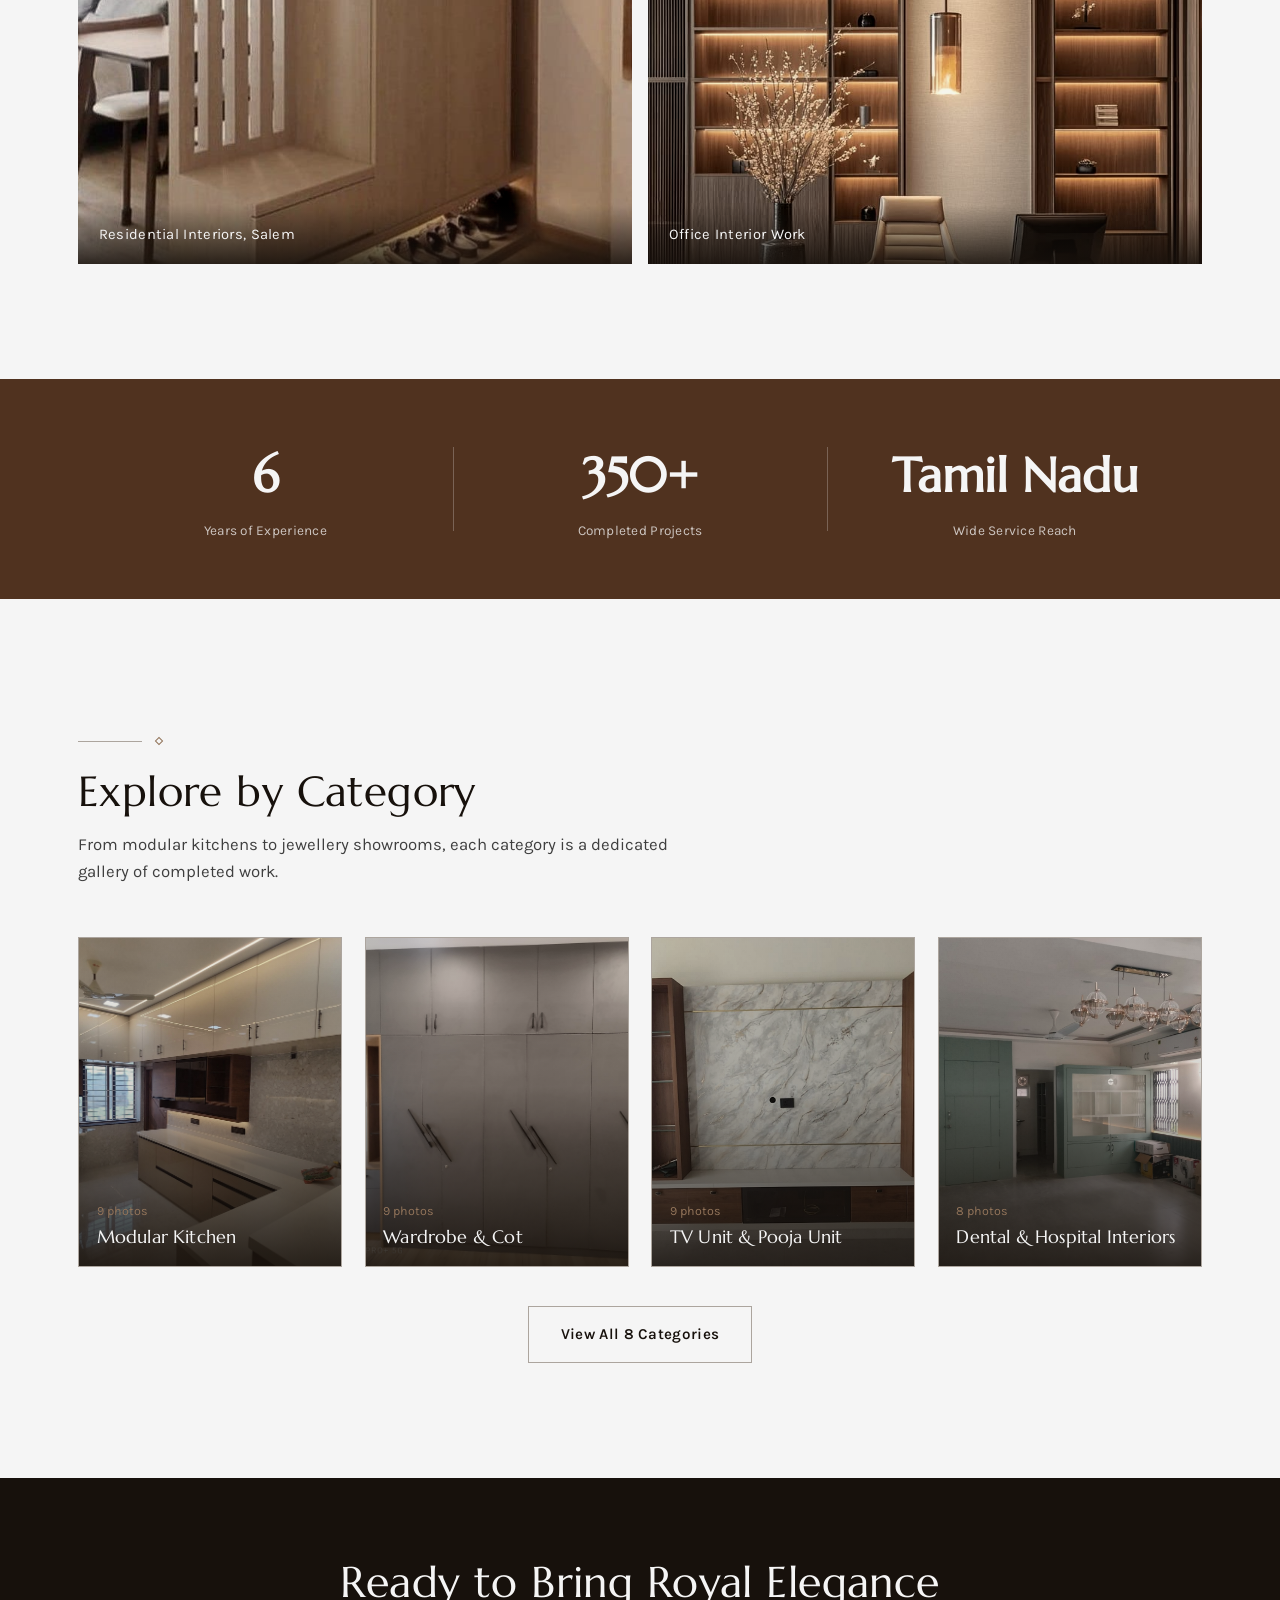
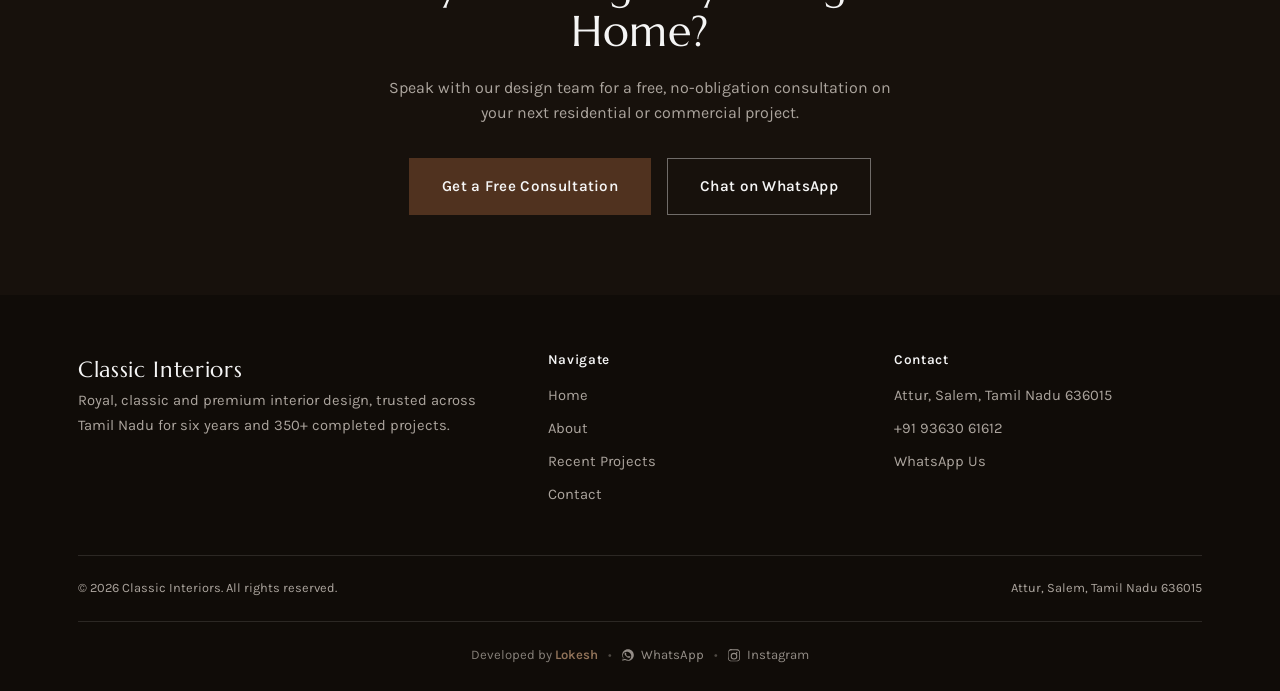
==== commit 55092010: "Enhance SEO and structured data in index.html Added SEO metadata, Open Graph tags, and structured da" ====
--- a/index.html
+++ b/index.html
@@ -4,6 +4,71 @@
 <meta charset="UTF-8">
 <meta name="viewport" content="width=device-width, initial-scale=1.0">
 <title>Classic Interiors — Interior Designer in Attur, Salem | Royal &amp; Classic Design</title>
+  
+<!-- Basic SEO -->
+<meta name="description" content="Classic Interiors is an interior design studio in Attur, Salem, Tamil Nadu, specializing in wooden interior work, modular kitchens, wardrobes, TV units, pooja units, office interiors and more. Contact us for a consultation.">
+<meta name="robots" content="index, follow, max-image-preview:large, max-snippet:-1, max-video-preview:-1">
+<meta name="author" content="Classic Interiors">
+<meta name="viewport" content="width=device-width, initial-scale=1">
+<meta name="theme-color" content="#ffffff">
+
+<!-- Canonical URL -->
+<link rel="canonical" href="https://www.classicinteriorsdesignstudio.in/">
+
+<!-- Favicon -->
+<link rel="icon" type="image/png" href="/favicon.png">
+<link rel="apple-touch-icon" href="/favicon.png">
+
+<!-- Open Graph / Social Sharing -->
+<meta property="og:type" content="website">
+<meta property="og:locale" content="en_IN">
+<meta property="og:site_name" content="Classic Interiors">
+<meta property="og:title" content="Classic Interiors | Interior Design Studio in Attur, Salem">
+<meta property="og:description" content="Explore wooden interior work, modular kitchens, wardrobes, TV units and more by Classic Interiors in Attur, Salem, Tamil Nadu.">
+<meta property="og:url" content="https://www.classicinteriorsdesignstudio.in/">
+<meta property="og:image" content="https://www.classicinteriorsdesignstudio.in/Project-wallpaper.jpg">
+<meta property="og:image:alt" content="Interior design work by Classic Interiors">
+
+<!-- Twitter / X Sharing -->
+<meta name="twitter:card" content="summary_large_image">
+<meta name="twitter:title" content="Classic Interiors | Interior Design Studio in Attur, Salem">
+<meta name="twitter:description" content="Wooden interior work, modular kitchens, wardrobes and more in Attur, Salem, Tamil Nadu.">
+<meta name="twitter:image" content="https://www.classicinteriorsdesignstudio.in/Project-wallpaper.jpg">
+
+<!-- Local Business Structured Data -->
+<script type="application/ld+json">
+{
+  "@context": "https://schema.org",
+  "@type": "InteriorDesigner",
+  "@id": "https://www.classicinteriorsdesignstudio.in/#business",
+  "name": "Classic Interiors",
+  "url": "https://www.classicinteriorsdesignstudio.in/",
+  "image": "https://www.classicinteriorsdesignstudio.in/Project-wallpaper.jpg",
+  "logo": "https://www.classicinteriorsdesignstudio.in/favicon.png",
+  "telephone": "+919363061612",
+  "description": "Classic Interiors provides wooden interior work and interior design services in Attur, Salem, Tamil Nadu.",
+  "address": {
+    "@type": "PostalAddress",
+    "addressLocality": "Attur",
+    "addressRegion": "Tamil Nadu",
+    "postalCode": "636015",
+    "addressCountry": "IN"
+  },
+  "areaServed": [
+    {
+      "@type": "City",
+      "name": "Attur"
+    },
+    {
+      "@type": "City",
+      "name": "Salem"
+    }
+  ],
+  "sameAs": [
+    "https://wa.me/919363061612"
+  ]
+}
+</script>
 <meta name="description" content="Classic Interiors is a premium interior design studio in Attur, Salem, Tamil Nadu, with 6 years of experience and 350+ completed projects — modular kitchens, wardrobes, offices, hospitals and more.">
 <link rel="stylesheet" href="style.css">
   <link rel="icon" type="image/png" href="/favicon.png">
@@ -126,7 +191,7 @@
       <p>Speak with our design team for a free, no-obligation consultation on your next residential or commercial project.</p>
       <div class="hero__actions">
         <a href="contact.html" class="btn btn--primary">Get a Free Consultation</a>
-        <a href="https://wa.me/919345894255" class="btn btn--on-dark" target="_blank" rel="noopener">Chat on WhatsApp</a>
+        <a href="https://wa.me/919363061612" class="btn btn--on-dark" target="_blank" rel="noopener">Chat on WhatsApp</a>
       </div>
     </div>
   </section>
@@ -154,7 +219,7 @@
         <ul class="footer-links">
           <li>Attur, Salem, Tamil Nadu 636015</li>
           <li><a href="tel:+919363061612">+91 93630 61612</a></li>
-          <li><a href="https://wa.me/919345894255" target="_blank" rel="noopener">WhatsApp Us</a></li>
+          <li><a href="https://wa.me/919363061612" target="_blank" rel="noopener">WhatsApp Us</a></li>
         </ul>
       </div>
     </div>
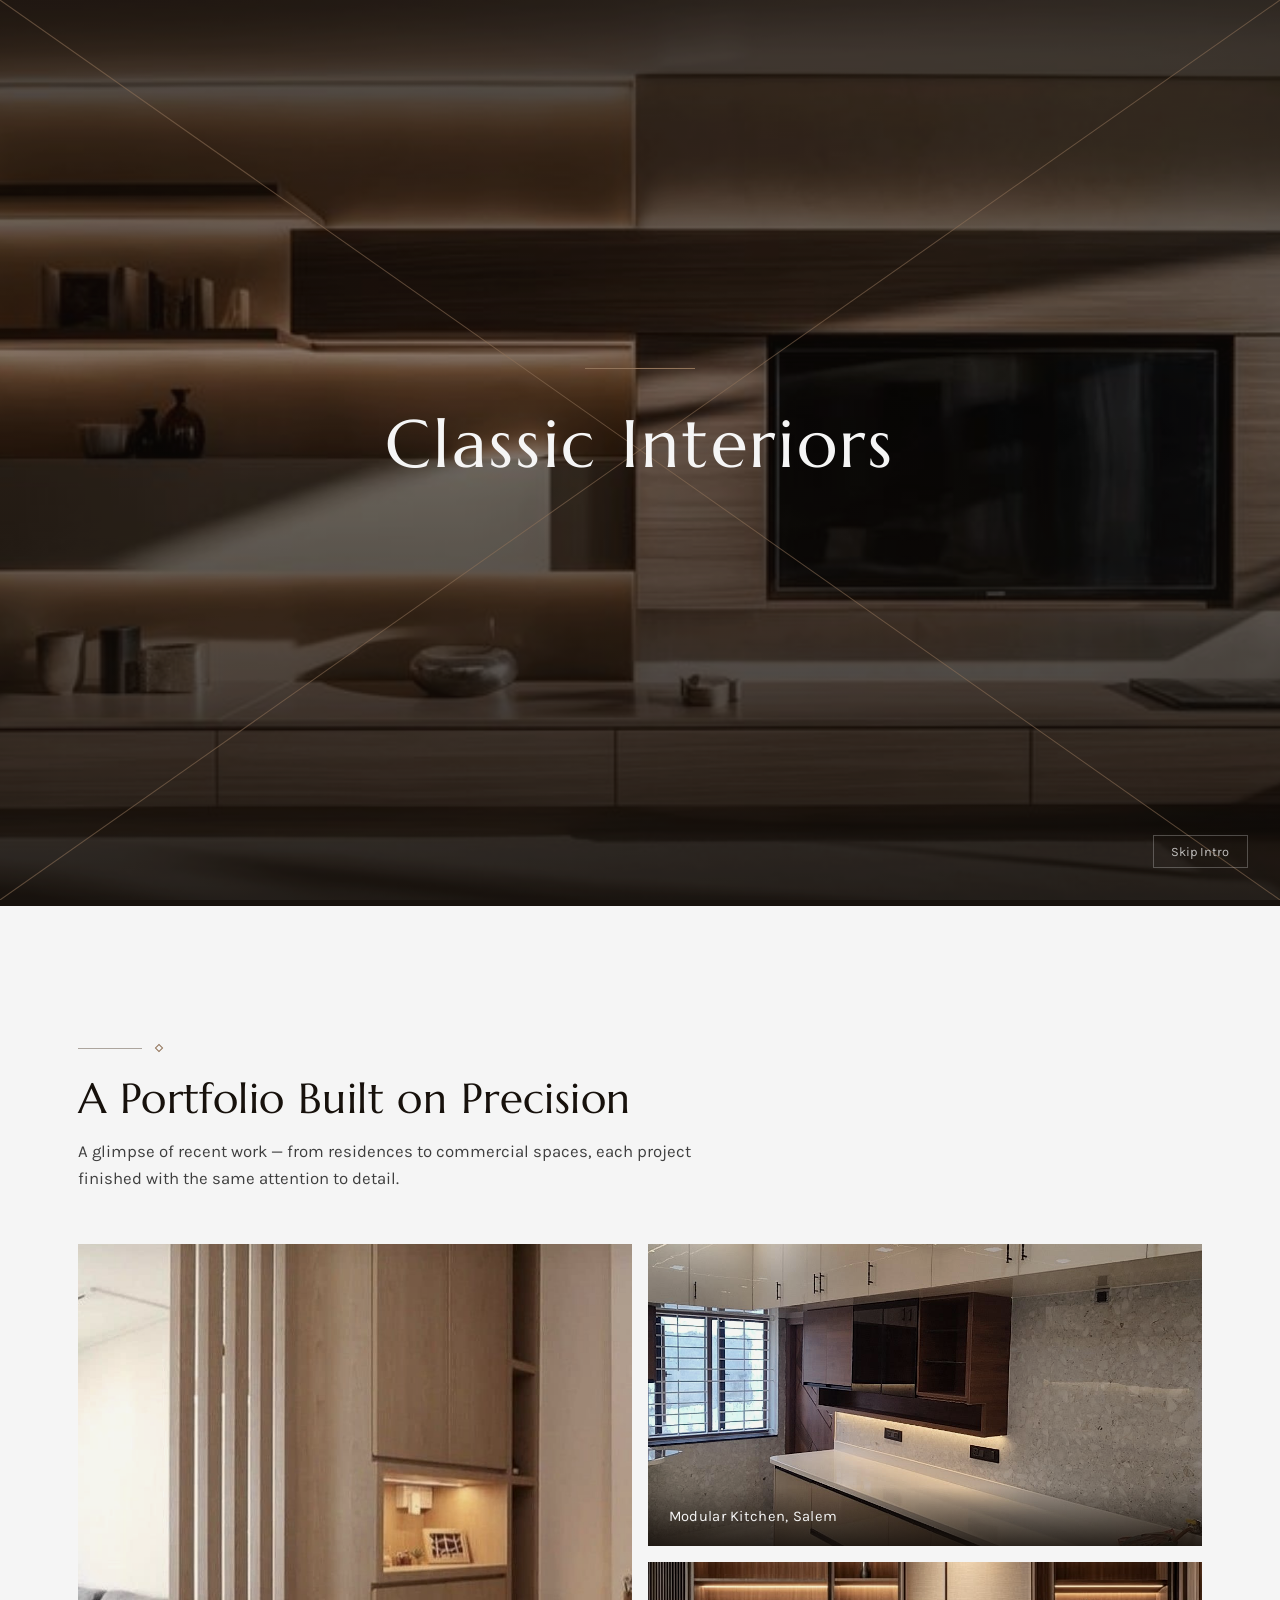
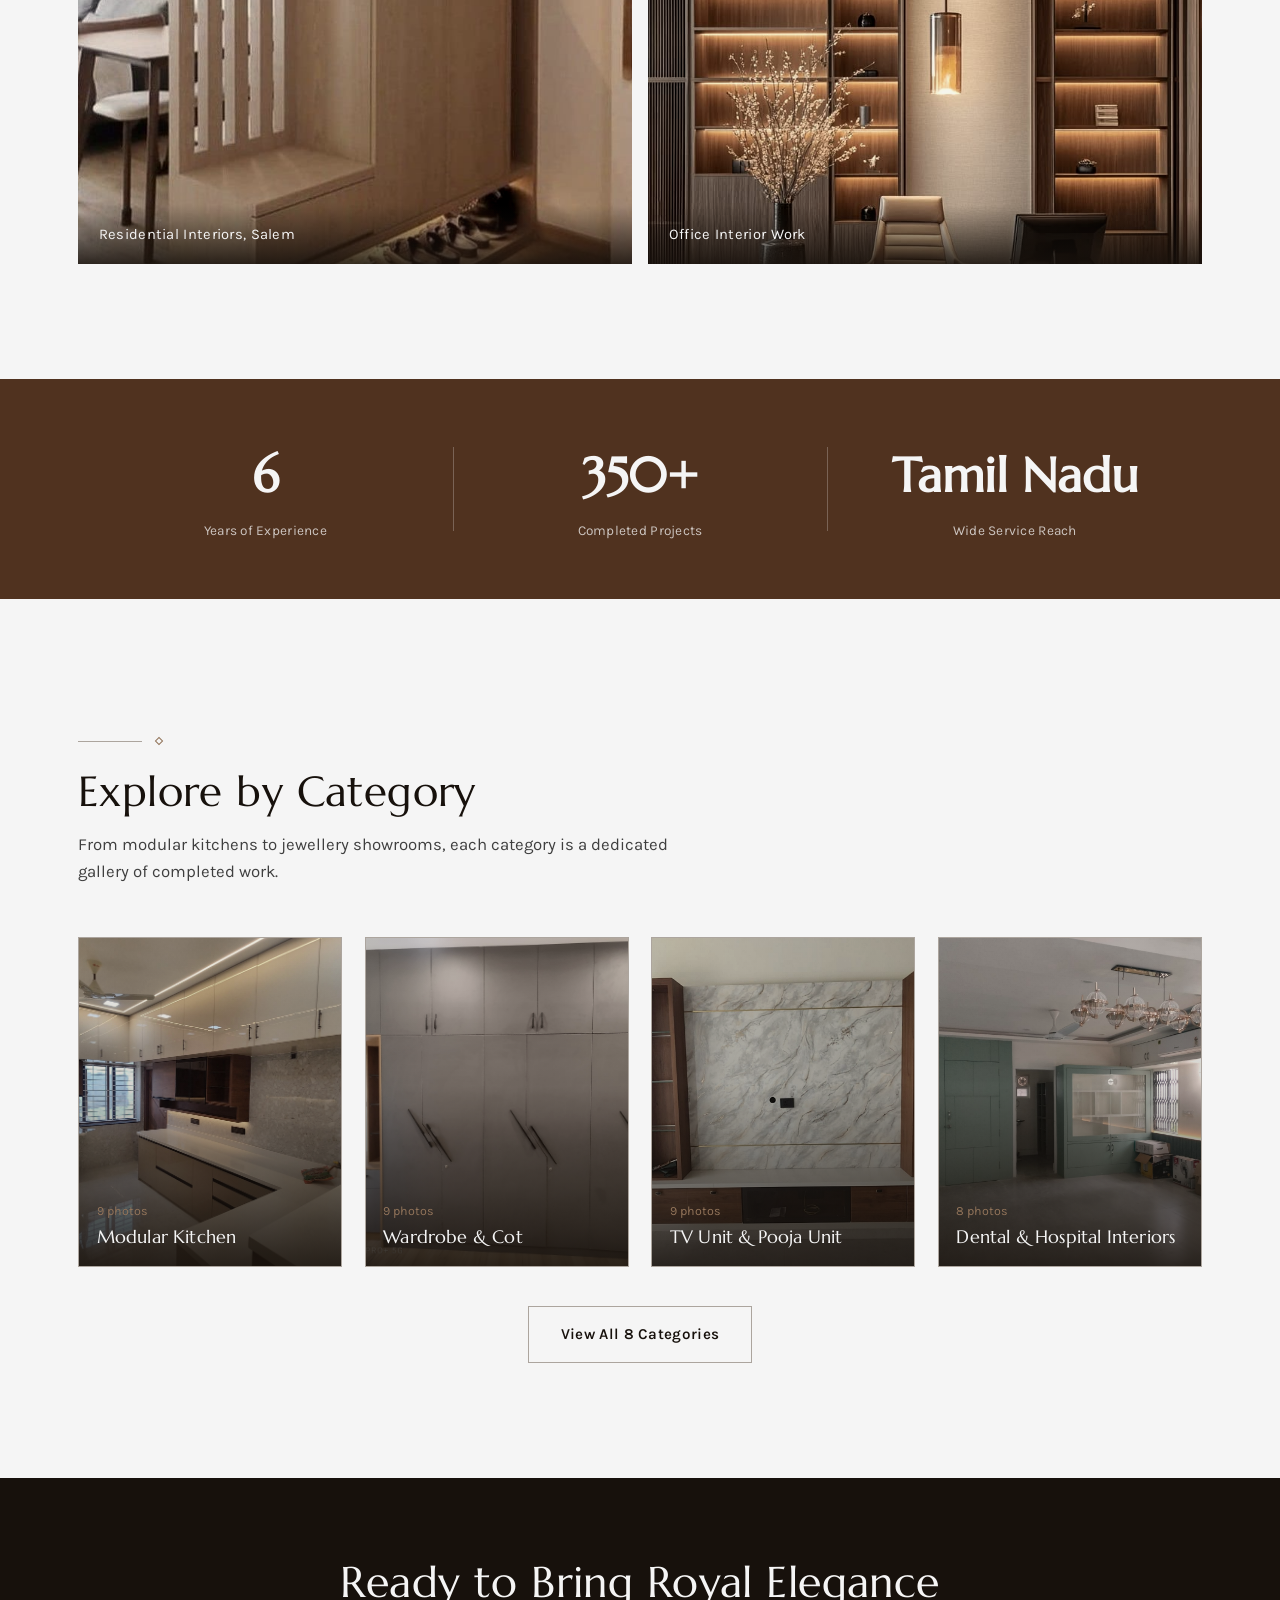
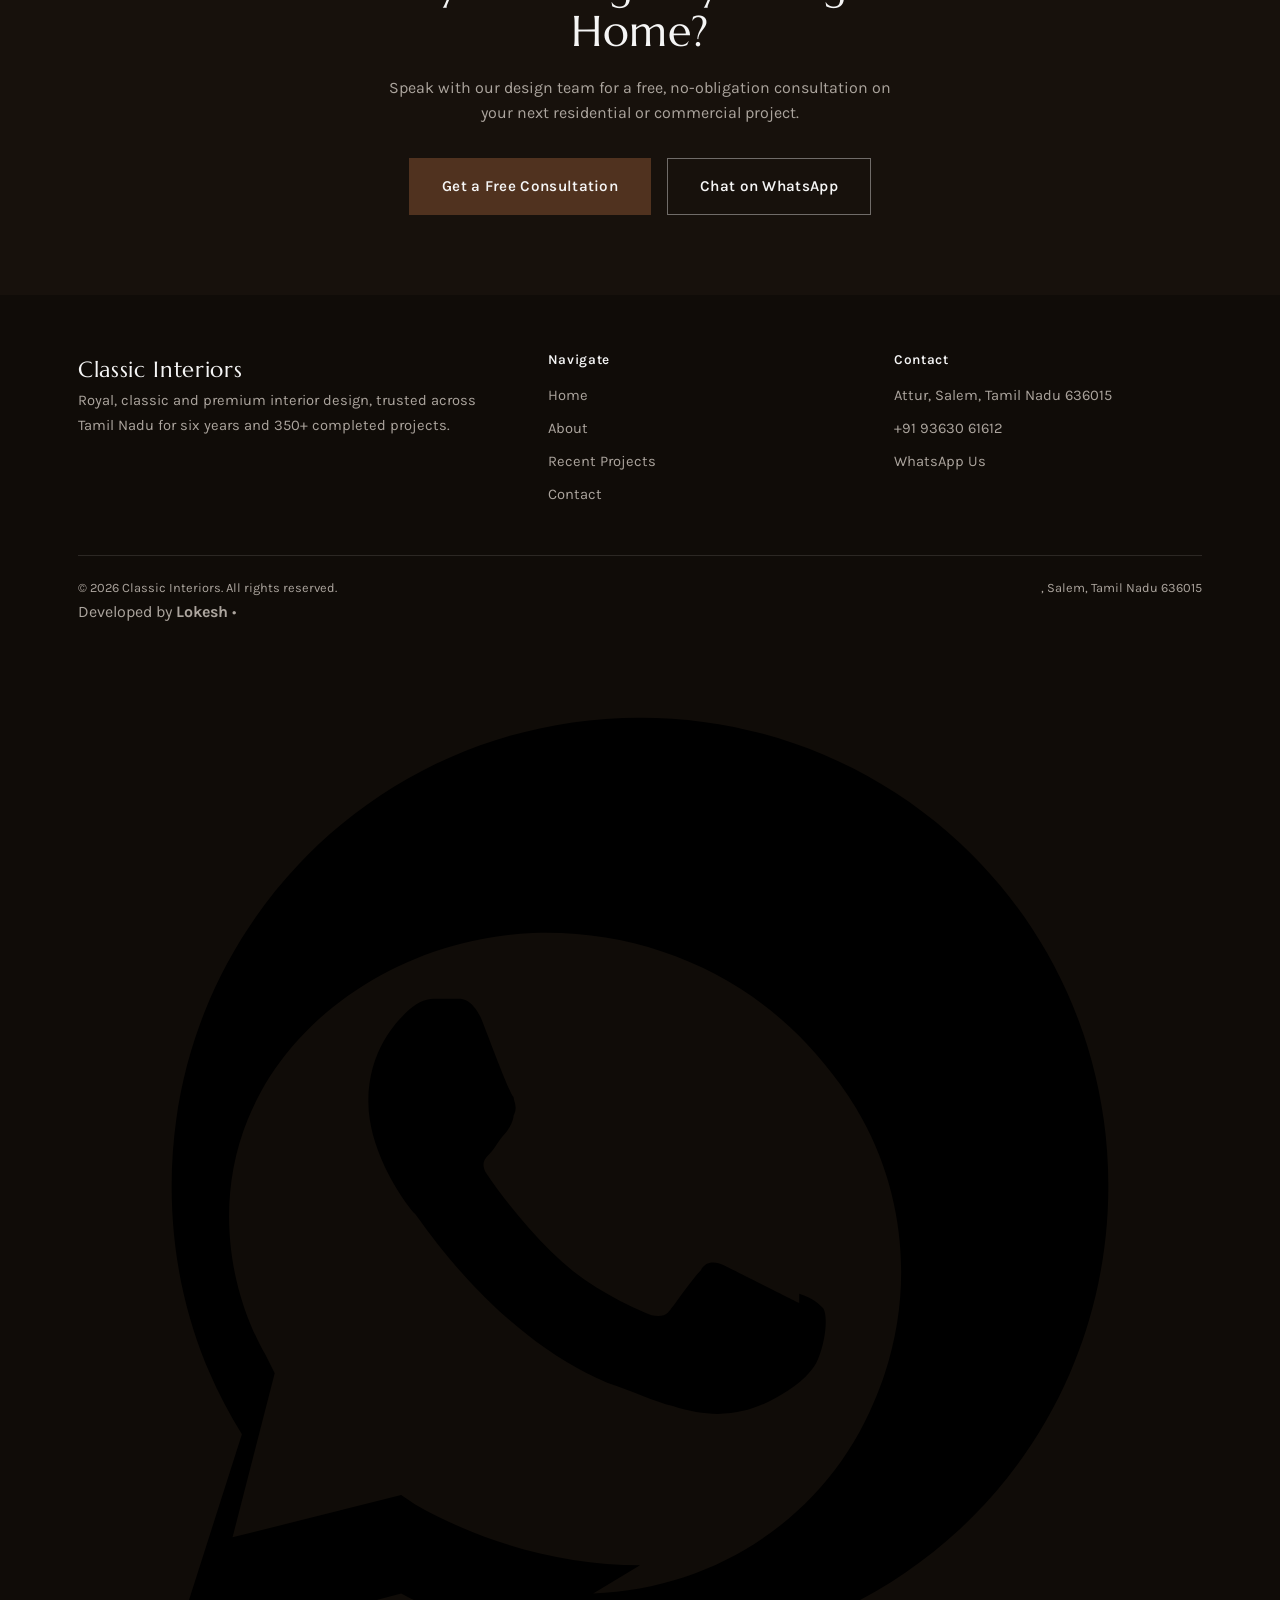
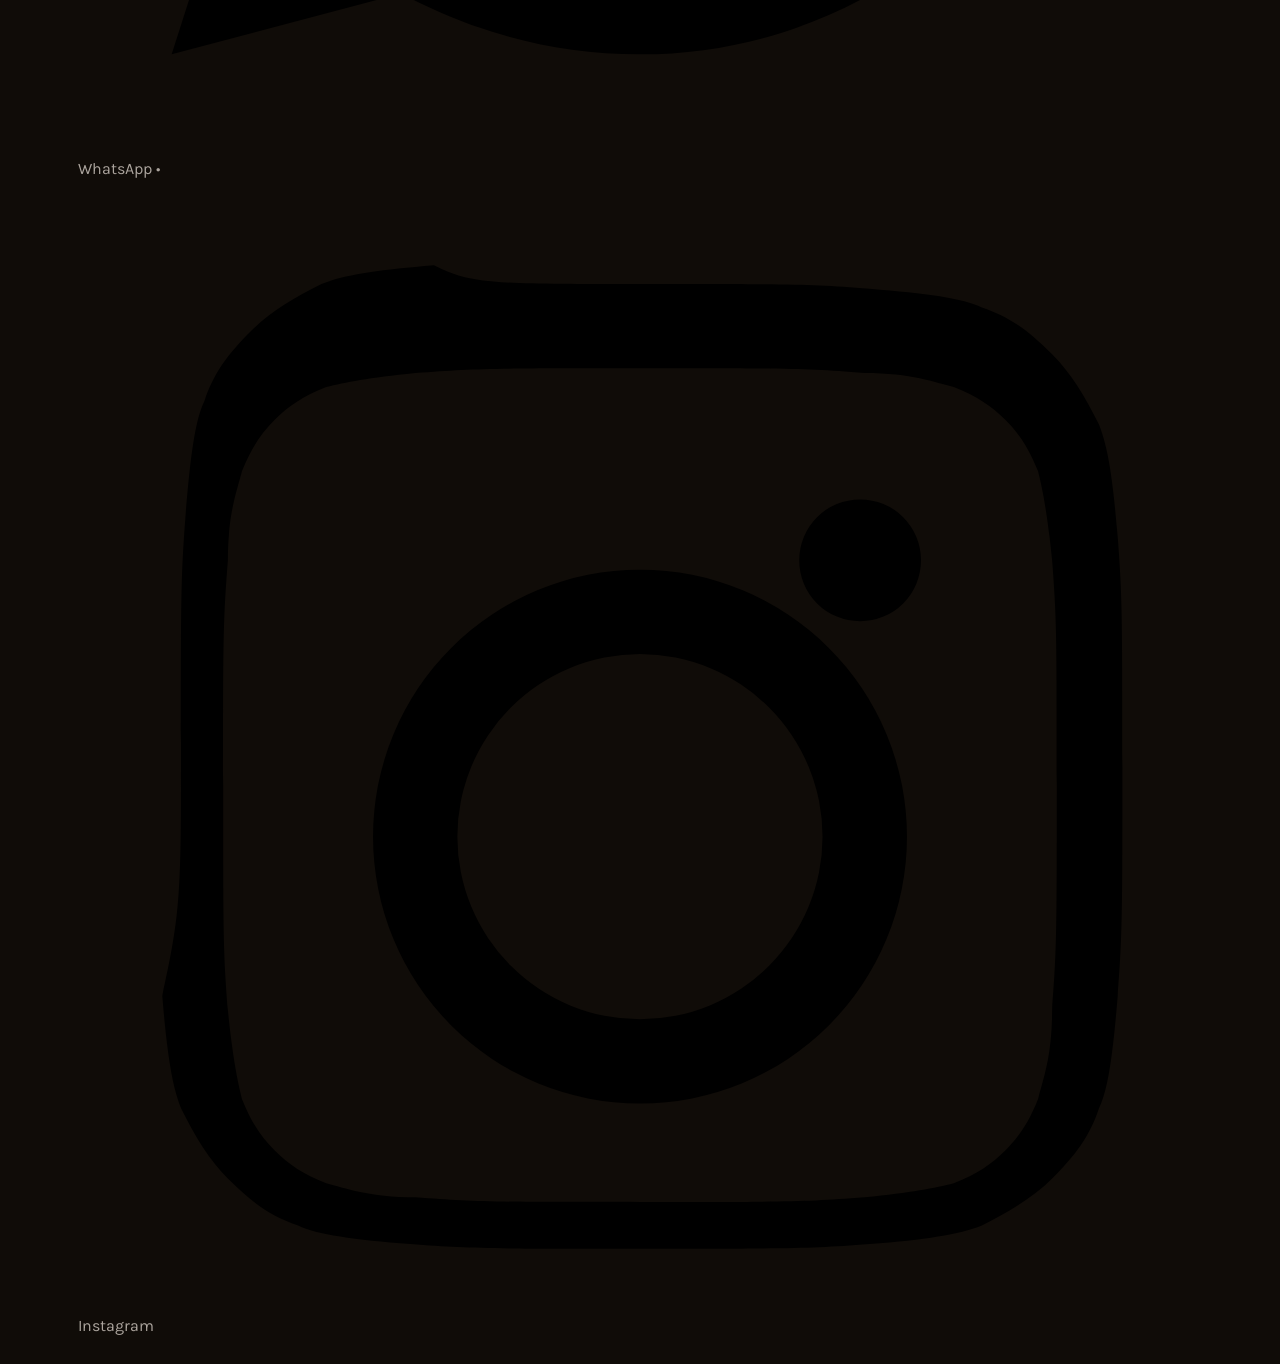
==== commit 517f3542: "Update location references from Attur to Salem" ====
--- a/index.html
+++ b/index.html
@@ -3,10 +3,10 @@
 <head>
 <meta charset="UTF-8">
 <meta name="viewport" content="width=device-width, initial-scale=1.0">
-<title>Classic Interiors — Interior Designer in Attur, Salem | Royal &amp; Classic Design</title>
+<title>Classic Interiors — Interior Designer in Salem | Royal &amp; Classic Design</title>
   
 <!-- Basic SEO -->
-<meta name="description" content="Classic Interiors is an interior design studio in Attur, Salem, Tamil Nadu, specializing in wooden interior work, modular kitchens, wardrobes, TV units, pooja units, office interiors and more. Contact us for a consultation.">
+<meta name="description" content="Classic Interiors is an interior design studio in Salem, Tamil Nadu, specializing in wooden interior work, modular kitchens, wardrobes, TV units, pooja units, office interiors and more. Contact us for a consultation.">
 <meta name="robots" content="index, follow, max-image-preview:large, max-snippet:-1, max-video-preview:-1">
 <meta name="author" content="Classic Interiors">
 <meta name="viewport" content="width=device-width, initial-scale=1">
@@ -23,16 +23,16 @@
 <meta property="og:type" content="website">
 <meta property="og:locale" content="en_IN">
 <meta property="og:site_name" content="Classic Interiors">
-<meta property="og:title" content="Classic Interiors | Interior Design Studio in Attur, Salem">
-<meta property="og:description" content="Explore wooden interior work, modular kitchens, wardrobes, TV units and more by Classic Interiors in Attur, Salem, Tamil Nadu.">
+<meta property="og:title" content="Classic Interiors | Interior Design Studio Salem">
+<meta property="og:description" content="Explore wooden interior work, modular kitchens, wardrobes, TV units and more by Classic Interiors Salem, Tamil Nadu.">
 <meta property="og:url" content="https://www.classicinteriorsdesignstudio.in/">
 <meta property="og:image" content="https://www.classicinteriorsdesignstudio.in/Project-wallpaper.jpg">
 <meta property="og:image:alt" content="Interior design work by Classic Interiors">
 
 <!-- Twitter / X Sharing -->
 <meta name="twitter:card" content="summary_large_image">
-<meta name="twitter:title" content="Classic Interiors | Interior Design Studio in Attur, Salem">
-<meta name="twitter:description" content="Wooden interior work, modular kitchens, wardrobes and more in Attur, Salem, Tamil Nadu.">
+<meta name="twitter:title" content="Classic Interiors | Interior Design Studio Salem">
+<meta name="twitter:description" content="Wooden interior work, modular kitchens, wardrobes and more in Salem, Tamil Nadu.">
 <meta name="twitter:image" content="https://www.classicinteriorsdesignstudio.in/Project-wallpaper.jpg">
 
 <!-- Local Business Structured Data -->
@@ -46,19 +46,15 @@
   "image": "https://www.classicinteriorsdesignstudio.in/Project-wallpaper.jpg",
   "logo": "https://www.classicinteriorsdesignstudio.in/favicon.png",
   "telephone": "+919363061612",
-  "description": "Classic Interiors provides wooden interior work and interior design services in Attur, Salem, Tamil Nadu.",
+  "description": "Classic Interiors provides wooden interior work and interior design services in Salem, Tamil Nadu.",
   "address": {
     "@type": "PostalAddress",
-    "addressLocality": "Attur",
+    "addressLocality": "Salem",
     "addressRegion": "Tamil Nadu",
     "postalCode": "636015",
     "addressCountry": "IN"
   },
   "areaServed": [
-    {
-      "@type": "City",
-      "name": "Attur"
-    },
     {
       "@type": "City",
       "name": "Salem"
@@ -69,7 +65,7 @@
   ]
 }
 </script>
-<meta name="description" content="Classic Interiors is a premium interior design studio in Attur, Salem, Tamil Nadu, with 6 years of experience and 350+ completed projects — modular kitchens, wardrobes, offices, hospitals and more.">
+<meta name="description" content="Classic Interiors is a premium interior design studio in Salem, Tamil Nadu, with 6 years of experience and 350+ completed projects — modular kitchens, wardrobes, offices, hospitals and more.">
 <link rel="stylesheet" href="style.css">
   <link rel="icon" type="image/png" href="/favicon.png">
 </head>
@@ -91,7 +87,7 @@
     <div class="intro__inner">
       <div class="flourish" id="flourish"></div>
       <span class="intro__mark" id="wordmark">Classic Interiors</span>
-      <span class="intro__tagline" id="tagline">Attur &middot; Salem &middot; Tamil Nadu</span>
+      <span class="intro__tagline" id="tagline"> Salem &middot; Tamil Nadu</span>
     </div>
   </div>
   <button class="intro__skip" type="button" id="skip-hint">Skip Intro</button>
@@ -119,7 +115,7 @@
     <div class="hero__media" style="background-image:url('https://images.unsplash.com/photo-1710081808176-3e6fcdf3a22b?auto=format&fit=crop&q=75&w=2200');"></div>
     <div class="container">
       <div class="hero__content">
-        <span class="hero__eyebrow">Attur &middot; Salem &middot; Tamil Nadu</span>
+        <span class="hero__eyebrow"> Salem &middot; Tamil Nadu</span>
         <h1>Timeless Interiors, Crafted with Excellence</h1>
         <p>Six years of dedicated craftsmanship and 350+ completed projects across Tamil Nadu — Classic Interiors brings a royal, quality-first approach to every home, office and commercial space we design.</p>
         <div class="hero__actions">
@@ -144,7 +140,7 @@
         </a>
         <a class="b2 photo-treat" href="projects.html#modular-kitchen">
           <img src="k1.jpg" alt="Modular kitchen interior design" loading="lazy" width="1200" height="700">
-          <span class="bento__cap">Modular Kitchen, Attur</span>
+          <span class="bento__cap">Modular Kitchen, Salem</span>
         </a>
         <a class="b3 photo-treat" href="projects.html#office-interior-work">
           <img src="o0.jpg" alt="Office interior design" loading="lazy" width="1200" height="700">
@@ -225,7 +221,7 @@
     </div>
     <div class="footer-bottom">
       <span>&copy; 2026 Classic Interiors. All rights reserved.</span>
-      <span>Attur, Salem, Tamil Nadu 636015</span>
+      <span>, Salem, Tamil Nadu 636015</span>
     </div>
     <div class="footer-credit">
       <span>Developed by <strong>Lokesh</strong></span>
--- a/style.css
+++ b/style.css
@@ -691,32 +691,6 @@
   font-size: .8rem;
 }
 
-.footer-credit{
-  display: flex;
-  align-items: center;
-  justify-content: center;
-  flex-wrap: wrap;
-  gap: .6rem;
-  padding-top: 1.4rem;
-  margin-top: 1.4rem;
-  border-top: 1px solid rgba(172,165,158,.18);
-  font-size: .82rem;
-  color: rgba(172,165,158,.75);
-}
-.footer-credit a{
-  color: rgba(172,165,158,.85);
-  transition: color .2s ease;
-}
-.footer-credit strong{ color: var(--tan); font-weight: 600; }
-.footer-credit a:hover{ color: var(--tan); }
-.footer-credit .dot{ color: rgba(172,165,158,.4); }
-.footer-credit__link{
-  display: inline-flex;
-  align-items: center;
-  gap: .35rem;
-}
-.footer-credit__link svg{ width: 14px; height: 14px; fill: currentColor; }
-
 @media (max-width: 760px){
   .footer-grid{ grid-template-columns: 1fr; gap: 1.8rem; }
 }
@@ -931,16 +905,6 @@
 }
 .form-note.is-visible{ display: block; }
 
-.form-meeting-note{
-  margin-top: .8rem;
-  padding: .75rem .9rem;
-  background: rgba(146,116,90,.1);
-  border-left: 3px solid var(--tan);
-  font-size: .88rem;
-  line-height: 1.6;
-  color: var(--charcoal);
-}
-
 .hours-table{ margin-top: 1rem; }
 .hours-table li{
   display: flex;
@@ -949,3 +913,62 @@
   border-top: 1px solid rgba(172,165,158,.35);
   font-size: .92rem;
 }
+
+/* FIX: Mobile navigation menu */
+@media (max-width: 900px) {
+  .main-nav {
+    position: fixed;
+    top: 78px;
+    left: 0;
+    right: 0;
+    bottom: 0;
+
+    height: calc(100vh - 78px);
+    height: calc(100dvh - 78px);
+    box-sizing: border-box;
+
+    display: flex;
+    flex-direction: column;
+    align-items: stretch;
+    justify-content: flex-start;
+    gap: 0;
+
+    padding: 20px 20px 40px;
+    overflow-y: auto;
+
+    background: #21140f;
+    opacity: 0;
+    visibility: hidden;
+    pointer-events: none;
+    transform: none;
+
+    z-index: 499;
+  }
+
+  .main-nav.is-open {
+    opacity: 1;
+    visibility: visible;
+    pointer-events: auto;
+  }
+
+  .main-nav a {
+    display: block;
+    width: 100%;
+    box-sizing: border-box;
+    padding: 16px 10px;
+    text-align: center;
+    font-size: 1.2rem;
+    line-height: 1.4;
+  }
+
+  .main-nav .nav-cta {
+    margin: 12px 0 0;
+    align-self: stretch;
+    text-align: center;
+  }
+
+  .nav-toggle {
+    position: relative;
+    z-index: 501;
+  }
+}
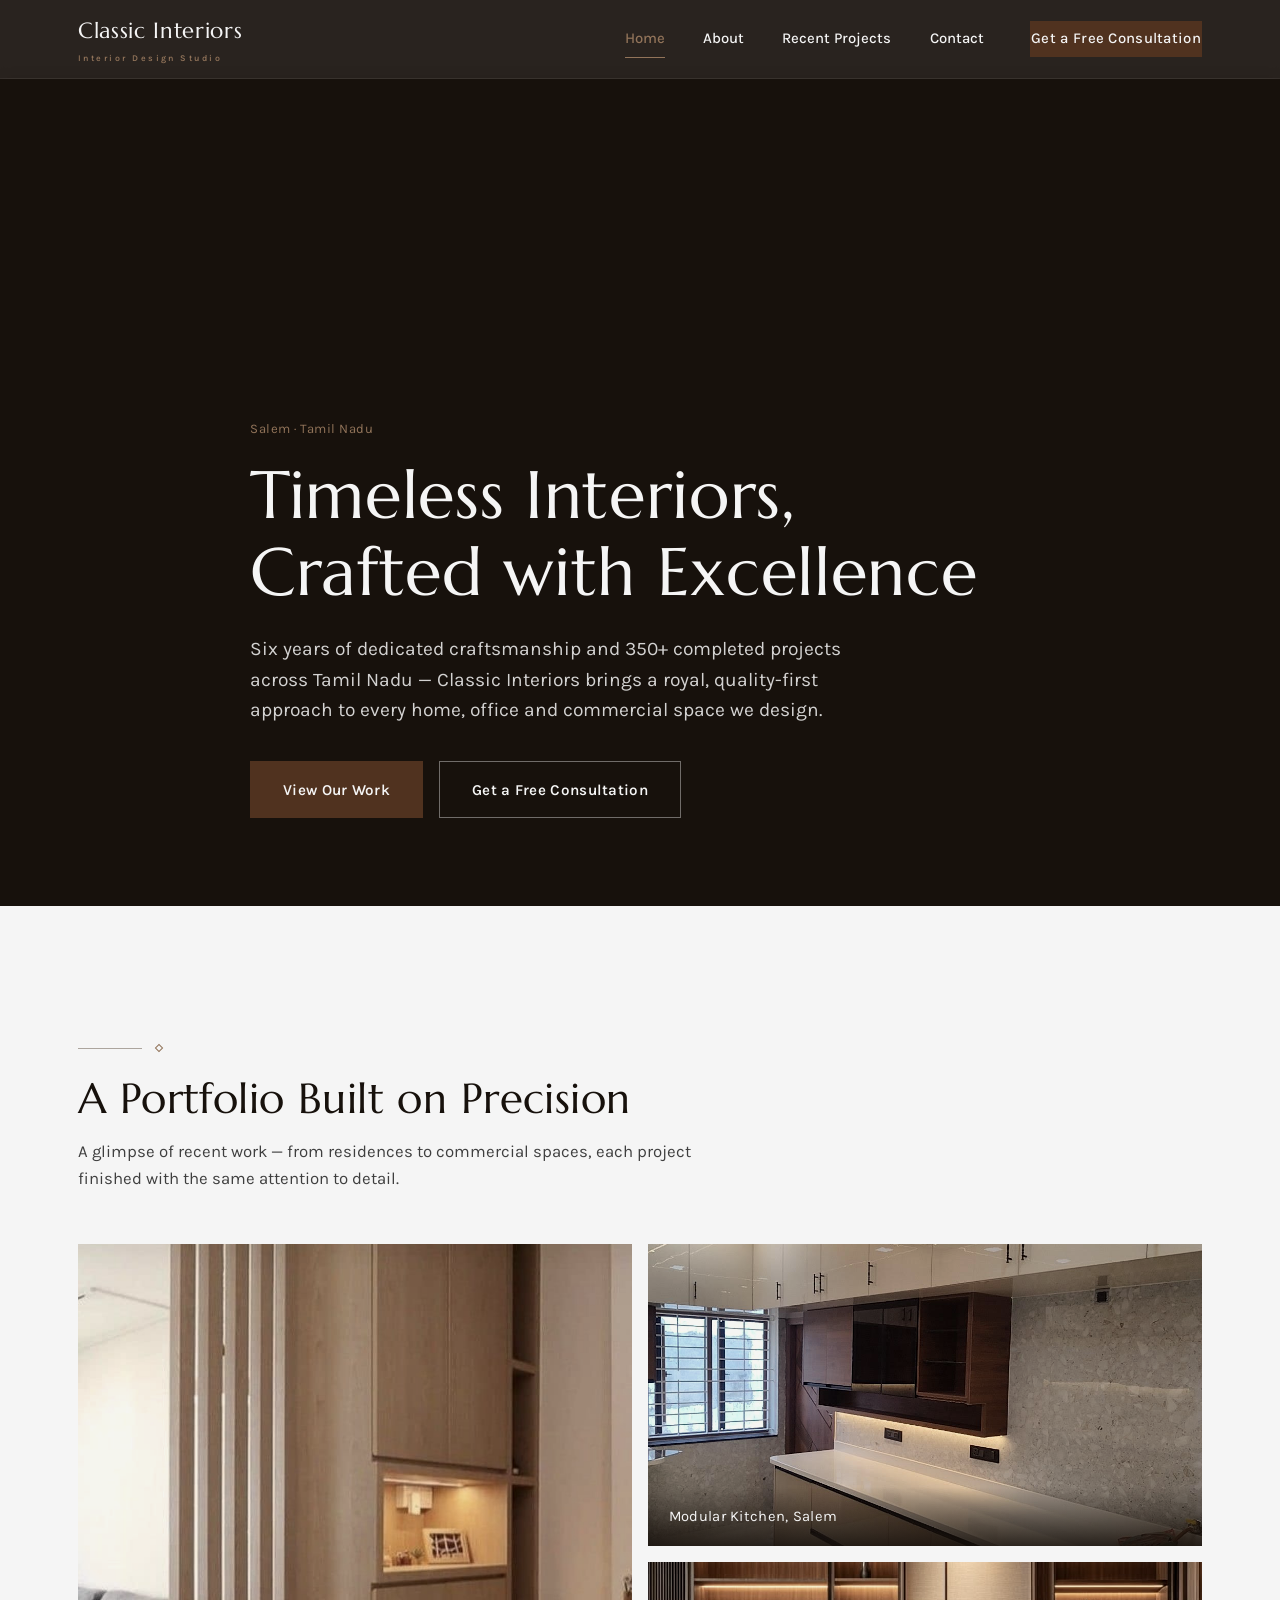
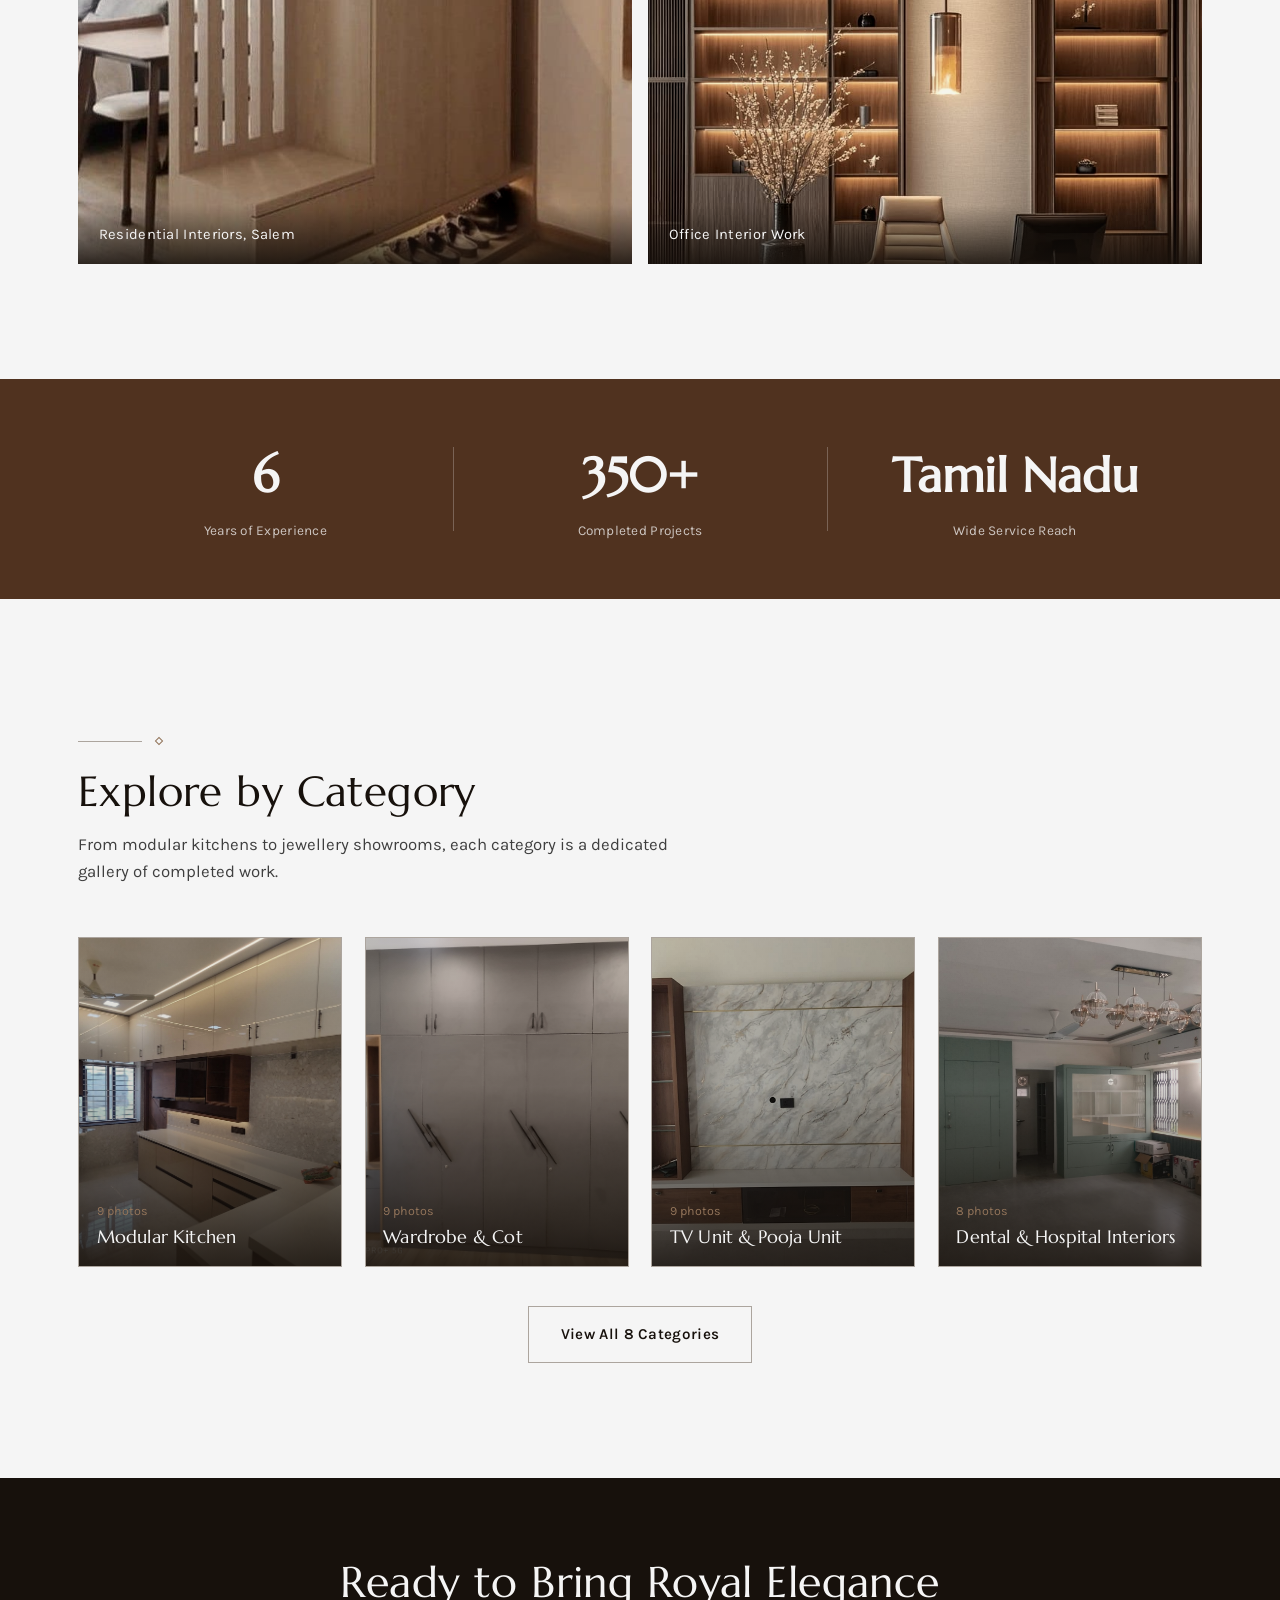
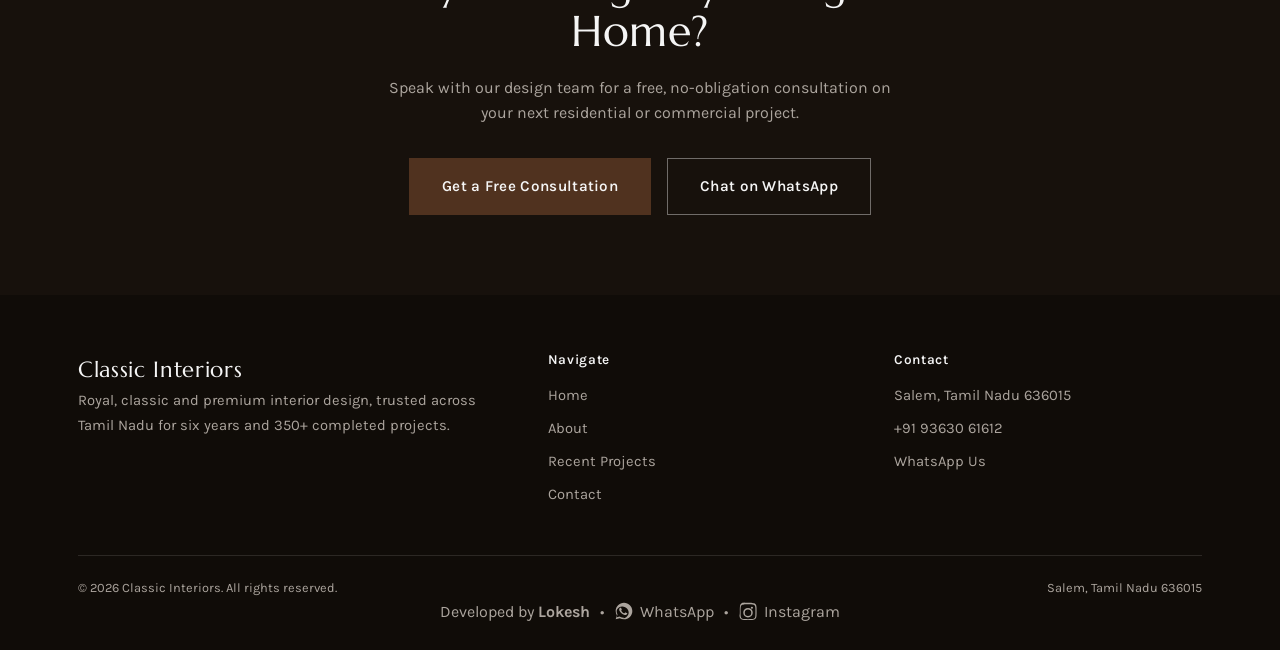
==== commit 7a6eb3d7: "Update index.html" ====
--- a/index.html
+++ b/index.html
@@ -213,7 +213,7 @@
       <div>
         <h4>Contact</h4>
         <ul class="footer-links">
-          <li>Attur, Salem, Tamil Nadu 636015</li>
+          <li>Salem, Tamil Nadu 636015</li>
           <li><a href="tel:+919363061612">+91 93630 61612</a></li>
           <li><a href="https://wa.me/919363061612" target="_blank" rel="noopener">WhatsApp Us</a></li>
         </ul>
@@ -221,7 +221,7 @@
     </div>
     <div class="footer-bottom">
       <span>&copy; 2026 Classic Interiors. All rights reserved.</span>
-      <span>, Salem, Tamil Nadu 636015</span>
+      <span>Salem, Tamil Nadu 636015</span>
     </div>
     <div class="footer-credit">
       <span>Developed by <strong>Lokesh</strong></span>
--- a/style.css
+++ b/style.css
@@ -972,3 +972,48 @@
     z-index: 501;
   }
 }
+
+/* Temporary fix: hide the broken intro overlay */
+.intro {
+  display: none !important;
+}
+
+
+/* Fix oversized footer social icons */
+.footer-credit__link svg {
+  width: 20px;
+  height: 20px;
+  display: inline-block;
+  flex-shrink: 0;
+  vertical-align: middle;
+}
+
+/* Center footer credit and restore visible social logos */
+.footer-credit {
+  display: flex;
+  justify-content: center;
+  align-items: center;
+  flex-wrap: wrap;
+  gap: 10px;
+  text-align: center;
+}
+
+.footer-credit__link {
+  display: inline-flex;
+  align-items: center;
+  gap: 6px;
+  color: var(--stone);
+}
+
+.footer-credit__link svg {
+  width: 20px;
+  height: 20px;
+  display: inline-block;
+  flex-shrink: 0;
+  fill: currentColor;
+  vertical-align: middle;
+}
+
+.footer-credit__link:hover {
+  color: var(--tan);
+}
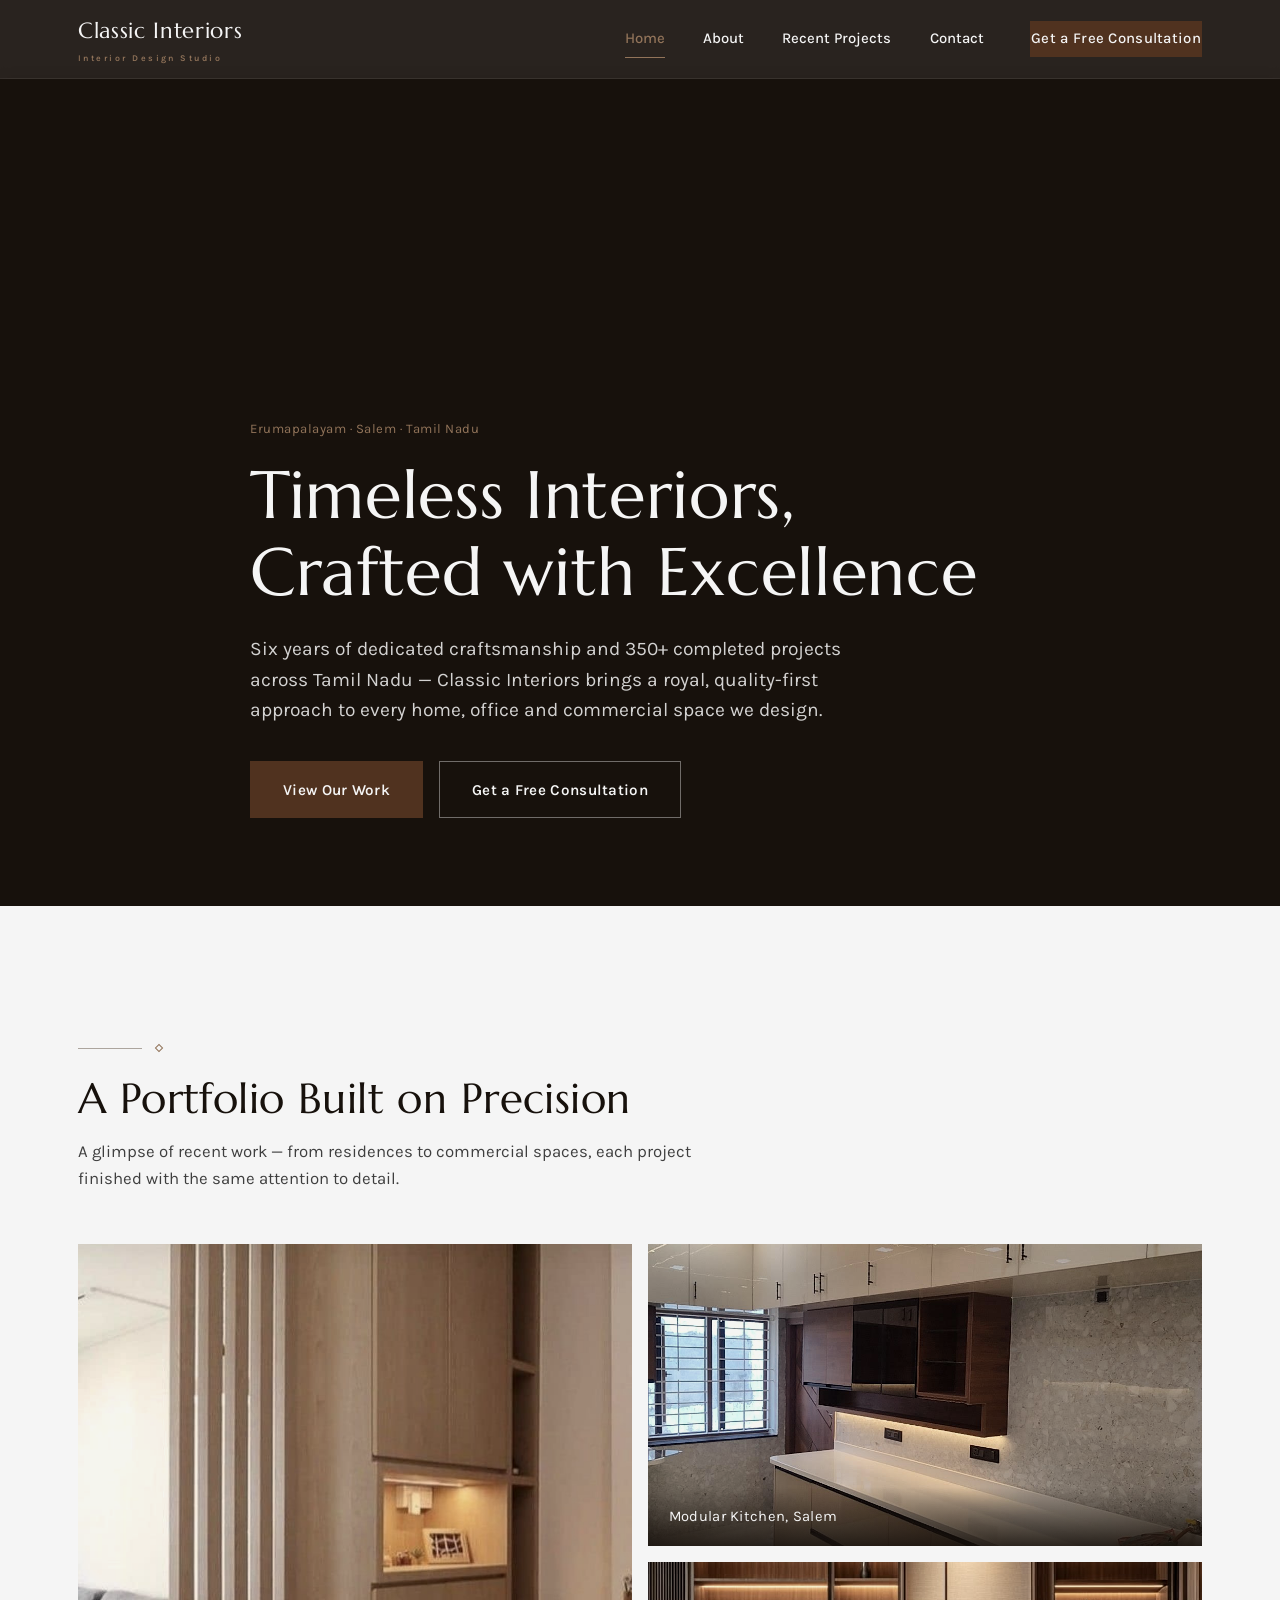
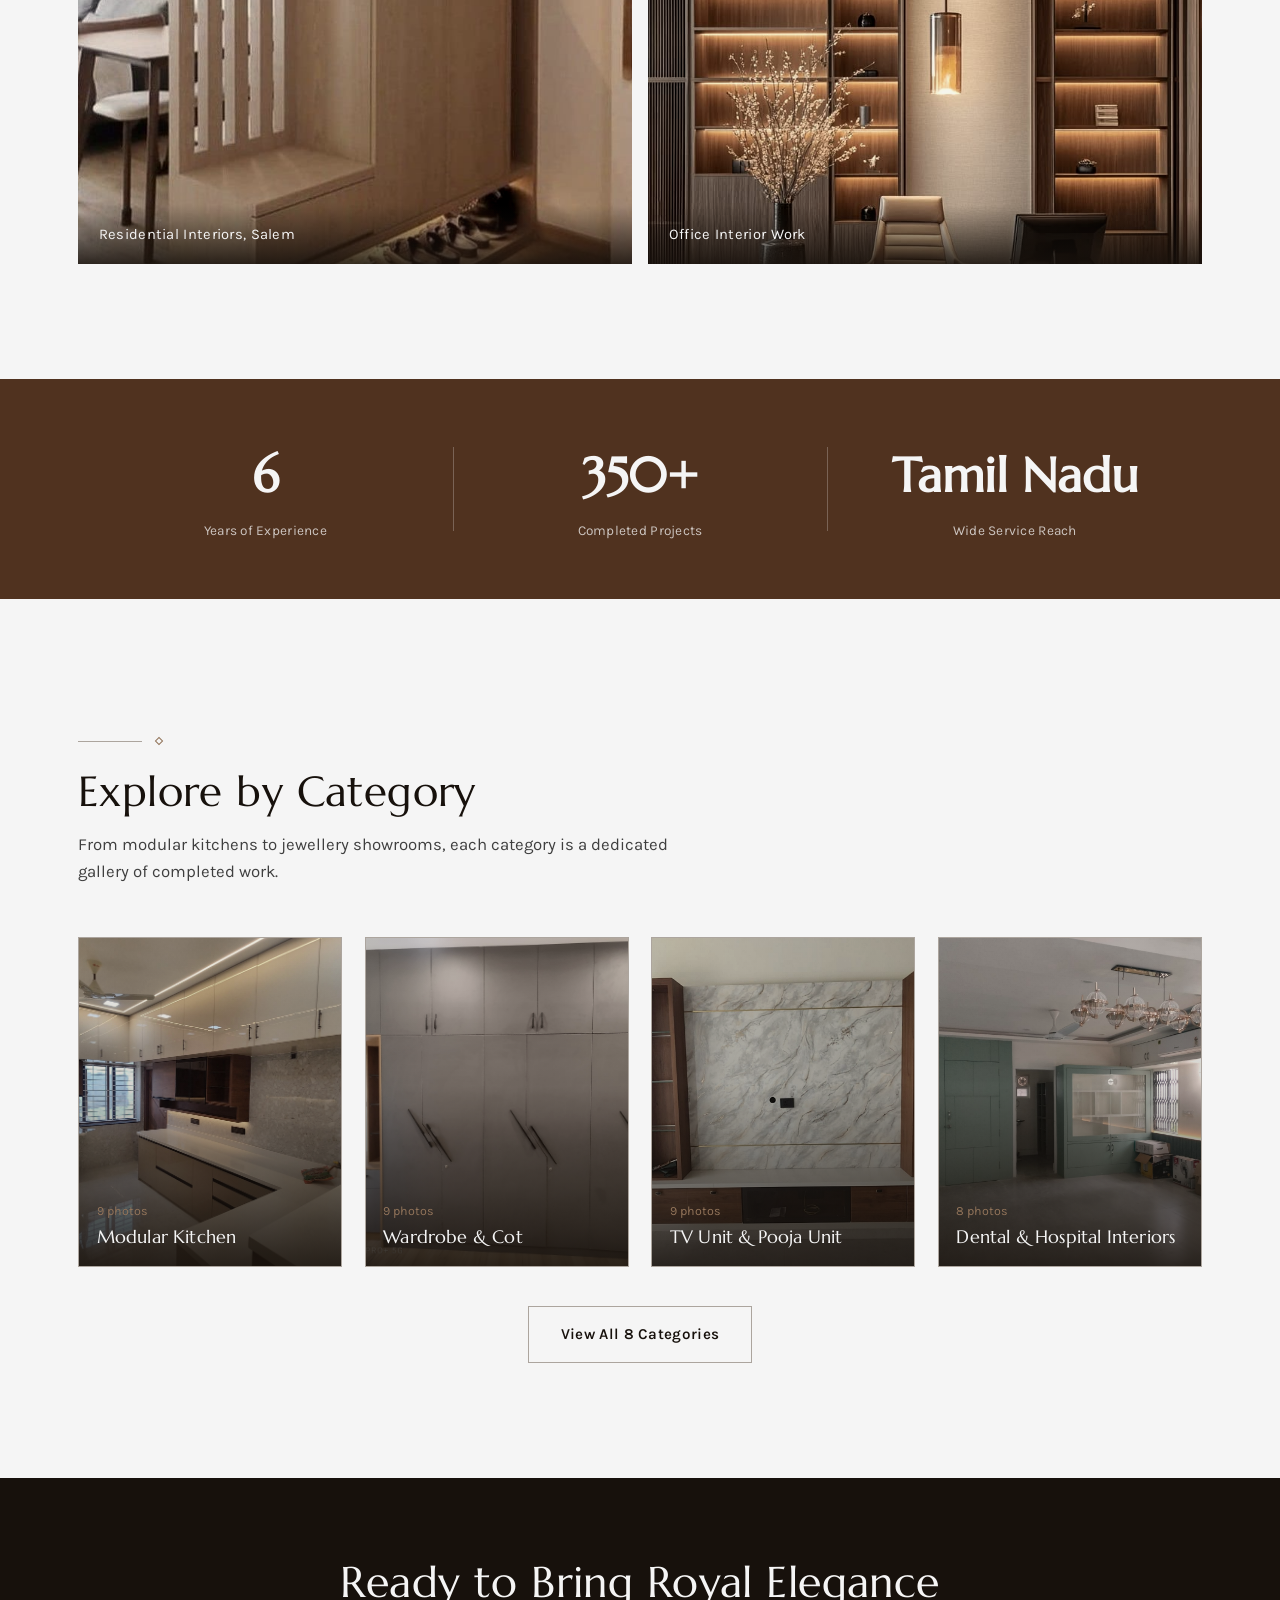
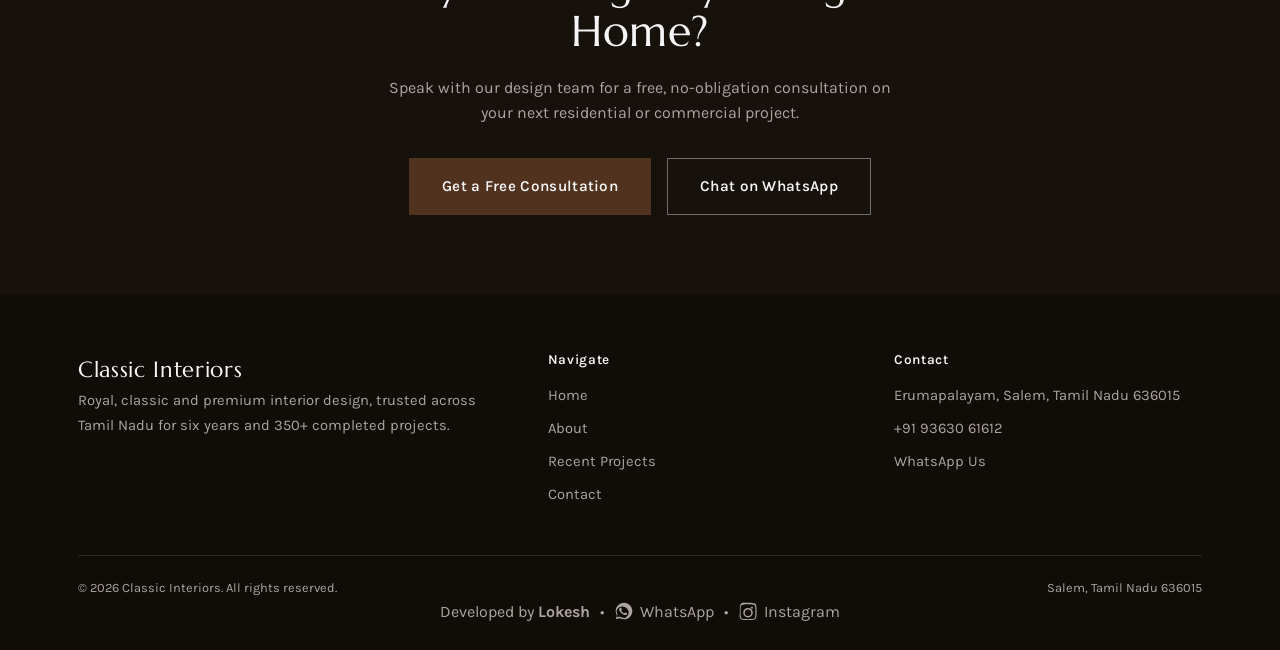
==== commit a3f38a35: "Update location references to Erumapalayam, Salem" ====
--- a/index.html
+++ b/index.html
@@ -3,7 +3,7 @@
 <head>
 <meta charset="UTF-8">
 <meta name="viewport" content="width=device-width, initial-scale=1.0">
-<title>Classic Interiors — Interior Designer in Salem | Royal &amp; Classic Design</title>
+<title>Classic Interiors — Interior Designer in Erumapalayam, Salem | Royal &amp; Classic Design</title>
   
 <!-- Basic SEO -->
 <meta name="description" content="Classic Interiors is an interior design studio in Salem, Tamil Nadu, specializing in wooden interior work, modular kitchens, wardrobes, TV units, pooja units, office interiors and more. Contact us for a consultation.">
@@ -87,7 +87,7 @@
     <div class="intro__inner">
       <div class="flourish" id="flourish"></div>
       <span class="intro__mark" id="wordmark">Classic Interiors</span>
-      <span class="intro__tagline" id="tagline"> Salem &middot; Tamil Nadu</span>
+      <span class="intro__tagline" id="tagline">Erumapalayam &middot; Salem &middot; Tamil Nadu</span>
     </div>
   </div>
   <button class="intro__skip" type="button" id="skip-hint">Skip Intro</button>
@@ -115,7 +115,7 @@
     <div class="hero__media" style="background-image:url('https://images.unsplash.com/photo-1710081808176-3e6fcdf3a22b?auto=format&fit=crop&q=75&w=2200');"></div>
     <div class="container">
       <div class="hero__content">
-        <span class="hero__eyebrow"> Salem &middot; Tamil Nadu</span>
+        <span class="hero__eyebrow">Erumapalayam &middot; Salem &middot; Tamil Nadu</span>
         <h1>Timeless Interiors, Crafted with Excellence</h1>
         <p>Six years of dedicated craftsmanship and 350+ completed projects across Tamil Nadu — Classic Interiors brings a royal, quality-first approach to every home, office and commercial space we design.</p>
         <div class="hero__actions">
@@ -213,7 +213,7 @@
       <div>
         <h4>Contact</h4>
         <ul class="footer-links">
-          <li>Salem, Tamil Nadu 636015</li>
+          <li>Erumapalayam, Salem, Tamil Nadu 636015</li>
           <li><a href="tel:+919363061612">+91 93630 61612</a></li>
           <li><a href="https://wa.me/919363061612" target="_blank" rel="noopener">WhatsApp Us</a></li>
         </ul>
